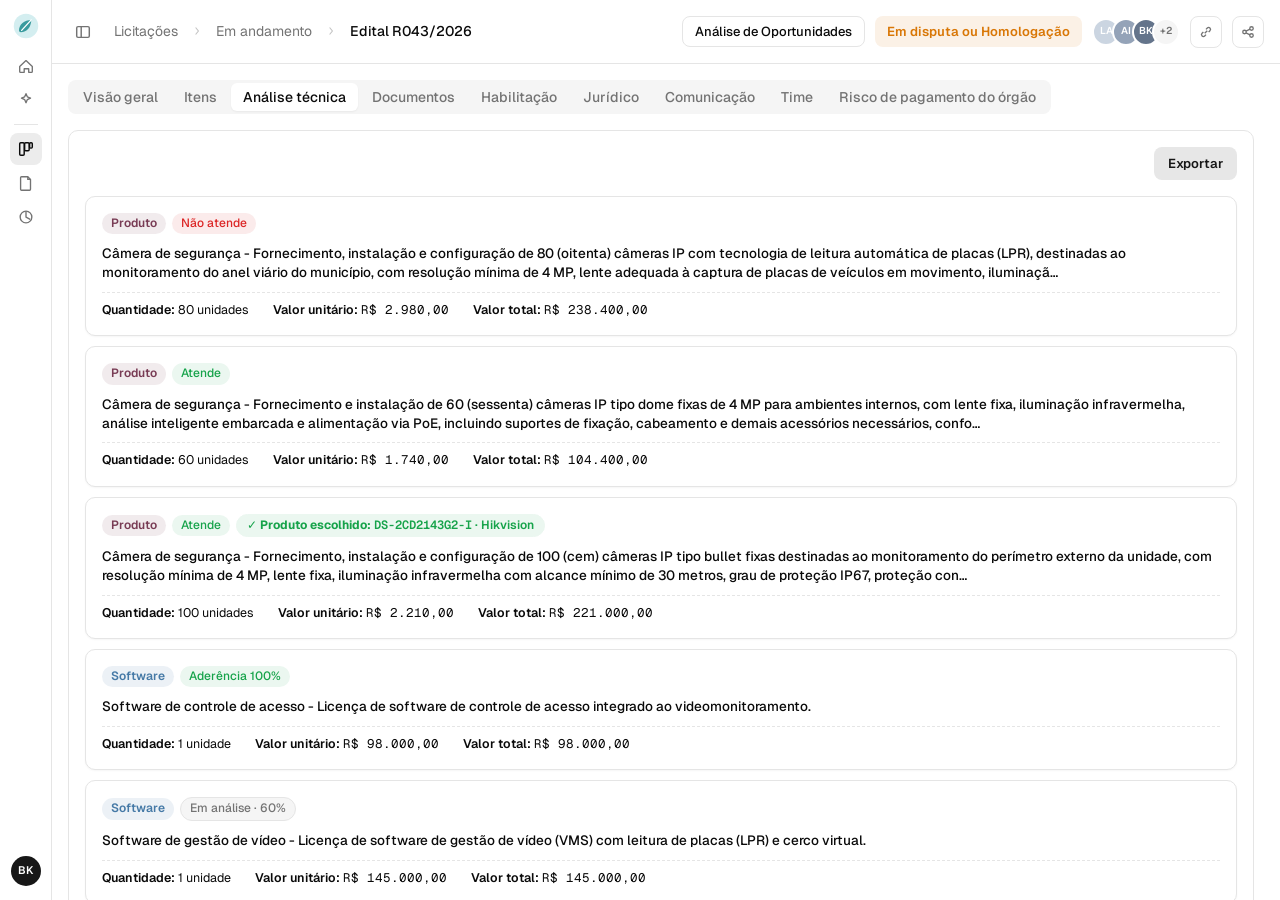
==== index.html @ 3a331abe "Readiciona item de Servico (mecanica checklist): 'Instalacao e configuracao do sistema de CFTV' com " ====
<!doctype html>
<html lang="pt-BR" data-preview="analise-tecnica">
<head>
  <meta charset="utf-8" />
  <meta name="viewport" content="width=device-width,initial-scale=1" />
  <title>Análise técnica</title>
  <link rel="preconnect" href="https://fonts.googleapis.com" />
  <link rel="preconnect" href="https://fonts.gstatic.com" crossorigin />
  <link href="https://fonts.googleapis.com/css2?family=Geist:wght@400;500;600;700&family=Geist+Mono:wght@500;600&display=swap" rel="stylesheet" />
  <link rel="stylesheet" href="styles.css?v=139" />
</head>
<body>
  <!-- Sidebar -->
  <aside class="sidebar" aria-label="Sidebar">
    <div class="logo" aria-hidden="true">
      <svg viewBox="0 0 32 32" width="28" height="28"><circle cx="16" cy="16" r="14" fill="#D4EEF0"/><path d="M22 9 C 14 9 8 14 8 21 C 8 22 9 23 10 23 C 17 23 22 17 22 9 Z" fill="#3A9B9E"/><path d="M22 9 L 11 21" stroke="#FFFFFF" stroke-width="1.5" stroke-linecap="round" fill="none"/></svg>
    </div>
    <nav class="sb-nav">
      <button class="sb-btn" title="Início"><svg viewBox="0 0 20 20" width="18" height="18" fill="none" stroke="currentColor" stroke-width="1.5"><path d="M3 10.5 10 4l7 6.5V16a1 1 0 0 1-1 1h-3v-4H8v4H4a1 1 0 0 1-1-1z" stroke-linejoin="round"/></svg></button>
      <button class="sb-btn" title="Assistente"><svg viewBox="0 0 20 20" width="18" height="18" fill="none" stroke="currentColor" stroke-width="1.5"><path d="M10 3l1.5 3.5L15 8l-3.5 1.5L10 13l-1.5-3.5L5 8l3.5-1.5z" stroke-linejoin="round"/></svg></button>
      <div class="sb-divider"></div>
      <button class="sb-btn sb-active" title="Licitações" aria-current="page"><svg viewBox="0 0 20 20" width="18" height="18" fill="none" stroke="currentColor" stroke-width="1.6"><rect x="3" y="3" width="5" height="14" rx="1.2"/><rect x="8.5" y="3" width="5" height="9" rx="1.2"/><rect x="14" y="3" width="3" height="6" rx="1.2"/></svg></button>
      <button class="sb-btn" title="Editais"><svg viewBox="0 0 20 20" width="18" height="18" fill="none" stroke="currentColor" stroke-width="1.5"><path d="M5 3h7l3 3v11a1 1 0 0 1-1 1H5a1 1 0 0 1-1-1V4a1 1 0 0 1 1-1z" stroke-linejoin="round"/><path d="M12 3v3h3"/></svg></button>
      <button class="sb-btn" title="Análises"><svg viewBox="0 0 20 20" width="18" height="18" fill="none" stroke="currentColor" stroke-width="1.5"><circle cx="10" cy="10" r="6.5"/><path d="M10 3.5V10l4.6 2.6"/></svg></button>
    </nav>
    <div class="sb-bottom"><div class="avatar">BK</div></div>
  </aside>

  <!-- Navbar -->
  <header class="navbar">
    <button class="nb-icon" title="Recolher"><svg viewBox="0 0 20 20" width="18" height="18" fill="none" stroke="currentColor" stroke-width="1.6"><rect x="3" y="4" width="14" height="12" rx="1.5"/><path d="M8 4v12"/></svg></button>
    <nav class="crumbs">
      <span class="crumb">Licitações</span><span class="crumb-sep"><svg viewBox="0 0 20 20" width="14" height="14" fill="none" stroke="currentColor" stroke-width="1.6"><path d="M8 5l4 5-4 5"/></svg></span>
      <span class="crumb">Em andamento</span><span class="crumb-sep"><svg viewBox="0 0 20 20" width="14" height="14" fill="none" stroke="currentColor" stroke-width="1.6"><path d="M8 5l4 5-4 5"/></svg></span>
      <span class="crumb crumb-current" id="crumbId">Edital R043/2026</span>
    </nav>
    <div class="nb-spacer"></div>
    <button class="nb-pill">Análise de Oportunidades</button>
    <button class="nb-status">Em disputa ou Homologação</button>
    <div class="nb-avatars"><span class="nb-av">LA</span><span class="nb-av" style="background:#94A3B8">AI</span><span class="nb-av" style="background:#64748B">BK</span><span class="nb-av more">+2</span></div>
    <button class="nb-iconbtn" title="Copiar link"><svg viewBox="0 0 16 16" width="14" height="14" fill="none" stroke="currentColor" stroke-width="1.5"><path d="M6.5 9.5l3-3M5 8L3.5 9.5a2.1 2.1 0 0 0 3 3L8 11M11 8l1.5-1.5a2.1 2.1 0 0 0-3-3L8 5"/></svg></button>
    <button class="nb-iconbtn" title="Compartilhar"><svg viewBox="0 0 16 16" width="14" height="14" fill="none" stroke="currentColor" stroke-width="1.5"><circle cx="12" cy="4" r="2"/><circle cx="4" cy="8" r="2"/><circle cx="12" cy="12" r="2"/><path d="M5.7 7l4.6-2.2M5.7 9l4.6 2.2"/></svg></button>
  </header>

  <main class="page" id="page">
    <div class="page-inner">
      <!-- Abas do workspace -->
      <div class="tabs-row">
        <div class="seg" role="tablist">
          <button class="seg-tab">Visão geral</button><button class="seg-tab">Itens</button>
          <button class="seg-tab active">Análise técnica</button><button class="seg-tab">Documentos</button>
          <button class="seg-tab">Habilitação</button><button class="seg-tab">Jurídico</button>
          <button class="seg-tab">Comunicação</button><button class="seg-tab">Time</button>
          <button class="seg-tab">Risco de pagamento do órgão</button>
        </div>
      </div>

      <div class="module">
        <!-- Resumo do edital (stats) -->
        <div class="stats" id="stats"></div>

        <!-- Ações da lista -->
        <div class="filter-row">
          <button class="btn" id="btnExportList">Exportar</button>
        </div>

        <!-- Grid de cards de itens -->
        <div class="card-grid" id="cardGrid"></div>
      </div>
    </div>
  </main>

  <!-- Overlay tela cheia: Tabela do item -->
  <div class="table-overlay" id="tableOverlay" hidden>
    <header class="to-head">
      <div class="to-title" id="toTitle">Tabela</div>
      <div class="to-actions">
        <div class="to-nav" id="toNav"></div>
        <div class="to-edit-controls" id="toEditCtrls"></div>
        <button class="nb-iconbtn" id="toShare" aria-label="Compartilhar"><svg viewBox="0 0 16 16" width="15" height="15" fill="none" stroke="currentColor" stroke-width="1.5"><circle cx="12" cy="4" r="2"/><circle cx="4" cy="8" r="2"/><circle cx="12" cy="12" r="2"/><path d="M5.7 7l4.6-2.2M5.7 9l4.6 2.2"/></svg></button>
        <button class="nb-iconbtn" id="toImport" aria-label="Importar" data-tip="Importar (planilha ou modelo)" hidden><svg viewBox="0 0 16 16" width="15" height="15" fill="none" stroke="currentColor" stroke-width="1.5"><path d="M8 11V3M5 6l3-3 3 3M3 13h10"/></svg></button>
        <button class="nb-iconbtn" id="toExport" aria-label="Baixar"><svg viewBox="0 0 16 16" width="15" height="15" fill="none" stroke="currentColor" stroke-width="1.5"><path d="M8 3v8M5 8l3 3 3-3M3 13h10"/></svg></button>
        <button class="nb-iconbtn" id="toClose" aria-label="Fechar"><svg viewBox="0 0 20 20" width="15" height="15" fill="none" stroke="currentColor" stroke-width="1.8" stroke-linecap="round"><path d="M5 5l10 10M15 5L5 15"/></svg></button>
      </div>
    </header>
    <div class="to-summary" id="toSummary"></div>
    <div class="to-body" id="toBody"></div>
  </div>

  <!-- Drawer origem -->
  <div class="drawer-overlay" id="drawerOverlay" hidden></div>
  <aside class="drawer" id="drawer" hidden aria-label="Origem da extração">
    <div class="drawer-head"><h3 id="drawerHead">Origem da extração</h3><button class="drawer-close" id="drawerClose" aria-label="Fechar"><svg viewBox="0 0 20 20" width="15" height="15" fill="none" stroke="currentColor" stroke-width="1.8" stroke-linecap="round"><path d="M5 5l10 10M15 5L5 15"/></svg></button></div>
    <div class="drawer-body" id="drawerBody"></div>
  </aside>

  <div class="status-menu" id="statusMenu" hidden></div>
  <div class="kebab-menu" id="kebabMenu" hidden></div>
  <div class="status-menu" id="catMenu" hidden></div>

  <!-- Barra lateral de edição das exigências -->
  <div class="edit-overlay" id="editOverlay" hidden></div>
  <aside class="edit-drawer" id="editDrawer" hidden aria-label="Editar exigências do edital">
    <header class="ed-head">
      <h3>Editar informações</h3>
      <button class="drawer-close" id="editClose" aria-label="Fechar"><svg viewBox="0 0 20 20" width="15" height="15" fill="none" stroke="currentColor" stroke-width="1.8" stroke-linecap="round"><path d="M5 5l10 10M15 5L5 15"/></svg></button>
    </header>
    <div class="ed-body" id="editBody"></div>
    <footer class="ed-foot">
      <button class="ed-btn primary" id="editSave">Salvar</button>
      <button class="ed-btn ghost" id="editCancel">Cancelar</button>
    </footer>
  </aside>

  <div class="toast" id="toast"></div>

  <!-- Adicionar requisito do edital (catálogo) -->
  <div class="add-overlay" id="addOverlay" hidden></div>
  <div class="add-modal" id="addModal" hidden>
    <header class="am-head">
      <div><h3>Adicionar requisito do edital</h3><p>Escolha uma especificação do catálogo e localize o trecho no edital.</p></div>
      <button class="am-x" id="amClose" aria-label="Fechar"><svg viewBox="0 0 20 20" width="15" height="15" fill="none" stroke="currentColor" stroke-width="1.8" stroke-linecap="round"><path d="M5 5l10 10M15 5L5 15"/></svg></button>
    </header>
    <div class="am-body">
      <div class="am-step">
        <div class="am-label"><span class="am-num-badge">1</span> Qual requisito o edital exige?</div>
        <input id="amSearch" class="am-search" placeholder="Buscar no catálogo de especificações..." autocomplete="off">
        <div class="am-catalog" id="amCatalog"></div>
        <div class="am-notfound" id="amNotfound" hidden>Não encontramos "<b><span id="amTerm"></span></b>" no catálogo. Sem estar no catálogo, o sistema não consegue comparar. <button class="am-link" id="amRequest">Solicitar inclusão no catálogo</button></div>
      </div>
      <div class="am-step" id="amStep2" hidden>
        <div class="am-label"><span class="am-num-badge">2</span> Onde isso aparece no edital?</div>
        <div class="am-doc-hint" id="amDocHint"></div>
        <div class="am-doc" id="amDoc"></div>
        <div class="am-sel" id="amSel" hidden><b>Trecho selecionado:</b> <span id="amSelText"></span></div>
      </div>
      <div class="am-step" id="amStep3" hidden>
        <div class="am-label"><span class="am-num-badge">3</span> Valor exigido pelo edital</div>
        <div id="amValue"></div>
      </div>
    </div>
    <footer class="am-foot">
      <button class="btn" id="amCancel">Cancelar</button>
      <button class="btn primary" id="amAdd" disabled>Adicionar requisito</button>
    </footer>
  </div>

  <!-- Alerta: edição direta na célula (1ª vez) -->
  <div class="warn-overlay" id="warnOverlay" hidden></div>
  <div class="warn-modal" id="warnModal" hidden>
    <h3>Confirmar edição?</h3>
    <p>Editar o <b>valor requerido</b> recalcula a análise de compatibilidade dos produtos para este requisito. Você também pode editar em lote pelo botão <b>Editar</b> da seção. Não perguntaremos de novo.</p>
    <div class="warn-actions"><button class="btn" id="warnCancel">Cancelar</button><button class="btn primary" id="warnOk">Confirmar e recalcular</button></div>
  </div>

  <!-- Confirmar troca de categoria (reprocessa requisitos) -->
  <div class="warn-overlay" id="catConfirmOverlay" hidden></div>
  <div class="warn-modal" id="catConfirmModal" hidden>
    <h3>Trocar a categoria?</h3>
    <p>Ao trocar para <b id="catConfirmName">…</b>, vamos <b>analisar esta seção de novo</b> usando o catálogo dessa categoria. Os requisitos e o resultado (o que você atende e o que não atende) podem mudar.</p>
    <div class="warn-actions"><button class="btn" id="catConfirmCancel">Cancelar</button><button class="btn primary" id="catConfirmOk">Reprocessar requisitos</button></div>
  </div>

  <!-- (Tour guiado / chat "Tire suas dúvidas" removidos por ora; tour segue via deep-link ?tour=) -->
  <div class="tour-layer" id="tourLayer" hidden>
    <div class="tour-hi" id="tourHi"></div>
    <div class="tour-pop" id="tourPop">
      <div class="tour-top"><span class="tour-step" id="tourStepLbl"></span><button class="tour-x" id="tourSkip" data-tip="Encerrar o tour" aria-label="Encerrar"><svg viewBox="0 0 16 16" width="13" height="13" fill="none" stroke="currentColor" stroke-width="1.8" stroke-linecap="round"><path d="M4 4l8 8M12 4l-8 8"/></svg></button></div>
      <div class="tour-title" id="tourTitle"></div>
      <div class="tour-text" id="tourText"></div>
      <div class="tour-actions"><button class="tour-btn ghost" id="tourPrev">Anterior</button><button class="tour-btn primary" id="tourNext">Próximo</button></div>
    </div>
  </div>

  <script src="data.js?v=32"></script>
  <script src="app.js?v=199"></script>
</body>
</html>
---- styles.css ----
/* ============================================================
   Settle · Análise Técnica — design system espelhando o Figma "Platform"
   Geist + tokens shadcn/tailwind, marca teal #3A9B9E
   ============================================================ */
:root {
  /* base */
  --background: #FFFFFF;
  --foreground: #0A0A0A;
  --card: #FFFFFF;
  --card-foreground: #0A0A0A;
  --primary: #171717;
  --primary-foreground: #FAFAFA;
  --secondary: #F5F5F5;
  --secondary-foreground: #171717;
  --muted: #F5F5F5;
  --muted-foreground: #737373;
  --border: #E5E5E5;
  --border-strong: #D4D4D4;
  --input: #E5E5E5;
  /* semantic */
  --success: #16A34A;     --success-bg: #EBF7F0;
  --warning: #D97706;     --warning-bg: #FBF1E6;
  --destructive: #DC2626; --destructive-bg: #FBEBEB;
  /* marca */
  --brand: #3A9B9E;       --brand-600: #2A787B; --brand-100: #D4EEF0;
  /* raios */
  --r-sm: 4px; --r-md: 6px; --r-field: 8px; --r-box: 10px; --r-full: 9999px;
  /* sombra */
  --shadow-xs: 0 1px 2px rgba(0,0,0,.05);
  /* layout */
  --sidebar-w: 52px;
  --navbar-h: 64px;
  --mono: 'Geist Mono', ui-monospace, SFMono-Regular, Menlo, monospace;
}

* { box-sizing: border-box; }
[hidden] { display: none !important; }
html, body {
  margin: 0; height: 100%;
  background: var(--background); color: var(--foreground);
  font-family: 'Geist', system-ui, -apple-system, "Segoe UI", Roboto, sans-serif;
  font-size: 14px; line-height: 1.45;
  -webkit-font-smoothing: antialiased;
}
button { font-family: inherit; cursor: pointer; }
::-webkit-scrollbar { width: 10px; height: 10px; }
::-webkit-scrollbar-thumb { background: #D4D4D4; border-radius: 6px; border: 2px solid #fff; }

/* ---------- Sidebar 52px ---------- */
.sidebar {
  position: fixed; inset: 0 auto 0 0; width: var(--sidebar-w);
  background: #FFF; border-right: 1px solid var(--border);
  display: flex; flex-direction: column; align-items: center; padding: 10px 0; z-index: 6;
}
.logo { width: 32px; height: 32px; display: grid; place-items: center; margin-bottom: 8px; }
.sb-nav { display: flex; flex-direction: column; align-items: center; gap: 2px; flex: 1; width: 100%; }
.sb-btn { width: 32px; height: 32px; border-radius: var(--r-field); border: 0; background: transparent; color: var(--muted-foreground); display: grid; place-items: center; }
.sb-btn:hover { background: var(--muted); color: var(--foreground); }
.sb-btn.sb-active { background: #ECECEC; color: var(--foreground); }
.sb-divider { width: 24px; height: 1px; background: var(--border); margin: 6px 0; }
.sb-bottom { padding-bottom: 4px; }
.avatar { width: 30px; height: 30px; border-radius: var(--r-full); background: var(--primary); color: #fff; font-size: 11px; font-weight: 600; display: grid; place-items: center; }

/* ---------- Navbar 64px ---------- */
.navbar {
  position: fixed; top: 0; left: var(--sidebar-w); right: 0; height: var(--navbar-h);
  background: #FFF; border-bottom: 1px solid var(--border);
  display: flex; align-items: center; gap: 10px; padding: 0 16px; z-index: 5;
}
.nb-icon { width: 30px; height: 30px; border: 0; background: transparent; border-radius: var(--r-md); color: var(--muted-foreground); display: grid; place-items: center; flex-shrink: 0; }
.nb-icon:hover { background: var(--muted); color: var(--foreground); }
.crumbs { display: flex; align-items: center; gap: 6px; font-size: 14px; color: var(--muted-foreground); min-width: 0; }
.crumb { padding: 3px 6px; border-radius: var(--r-sm); white-space: nowrap; }
.crumb:hover { background: var(--muted); cursor: pointer; }
.crumb-current { color: var(--foreground); font-weight: 500; }
.crumb-sep { color: #C4C4C4; display: inline-grid; place-items: center; }
.nb-spacer { flex: 1; }
.nb-pill { border: 1px solid var(--border); background: #FFF; border-radius: var(--r-field); padding: 6px 12px; font-size: 13px; font-weight: 500; color: var(--foreground); }
.nb-pill:hover { background: var(--muted); }
.nb-status { border: 0; border-radius: var(--r-field); padding: 7px 12px; font-size: 13px; font-weight: 600; color: var(--warning); background: var(--warning-bg); }
.nb-avatars { display: flex; align-items: center; }
.nb-av { width: 28px; height: 28px; border-radius: var(--r-full); border: 2px solid #fff; margin-left: -8px; background: #CBD5E1; color: #fff; font-size: 10px; font-weight: 600; display: grid; place-items: center; }
.nb-av:first-child { margin-left: 0; }
.nb-av.more { background: var(--muted); color: var(--muted-foreground); }
.nb-iconbtn { width: 32px; height: 32px; border: 1px solid var(--border); background: #FFF; border-radius: var(--r-field); color: var(--muted-foreground); display: grid; place-items: center; }
.nb-iconbtn:hover { background: var(--muted); color: var(--foreground); }

/* ---------- Página ---------- */
.page { position: fixed; top: var(--navbar-h); left: var(--sidebar-w); right: 0; bottom: 0; overflow-y: auto; scrollbar-gutter: stable; background: var(--background); }
.page-inner { padding: 16px; max-width: 1440px; margin: 0 auto; }

/* ---------- Segmented (pílula) ---------- */
.seg { display: inline-flex; background: var(--secondary); border-radius: var(--r-field); padding: 3px; gap: 2px; }
.seg-tab { border: 0; background: transparent; color: var(--muted-foreground); font-size: 14px; font-weight: 500; padding: 5px 12px; border-radius: var(--r-md); white-space: nowrap; display: inline-flex; align-items: center; gap: 6px; }
.seg-tab:hover { color: var(--foreground); }
.seg-tab.active { background: #FFF; color: var(--foreground); box-shadow: var(--shadow-xs); }
.seg-sm .seg-tab { font-size: 13px; padding: 4px 10px; }

/* fileira de abas do workspace */
.tabs-row { margin-bottom: 16px; }
.seg-tab .dot-sw, .seg-tab .dot-pr, .seg-tab .dot-sv { width: 7px; height: 7px; border-radius: 999px; display: inline-block; margin-right: 6px; }
.dot-sw { background: var(--warning); } .dot-pr { background: var(--brand); } .dot-sv { background: var(--success); } .dot-sol { background: #7C3AED; }

/* tipo chip */
.badge.tipo-produto { background: var(--brand-100); color: var(--brand-600); }
.badge.tipo-servico { background: var(--warning-bg); color: var(--warning); }
.badge.tipo-software { background: var(--muted); color: var(--secondary-foreground); }
.badge.tipo-solucao { background: #EFE7FD; color: #6D28D9; }

/* resumo do TR + seções no overlay */
.to-resumo { padding: 14px 20px; border-bottom: 1px solid var(--border); background: var(--bg-soft); }
.rs-label { font-size: 11px; font-weight: 700; text-transform: uppercase; letter-spacing: .4px; color: var(--brand-600); margin-bottom: 4px; }
.to-resumo p { margin: 0; font-size: 13px; color: var(--foreground); line-height: 1.55; max-width: 960px; }
/* seções colapsáveis no topo do overlay (Figma 8732-22531) */
.to-collapsibles { padding: 16px 16px 0; display: flex; flex-direction: column; gap: 16px; }
.cps { border: 1px solid var(--border); border-radius: var(--r-box); background: #FFF; }
/* no sheet de editar os cards ficam empilhados sem container flex, então precisam de espaço próprio */
#editBody .cps, #editBody .desc-block { margin-bottom: 12px; }
#editBody .desc-block:first-of-type { margin-top: 4px; }
.cps > summary { cursor: pointer; list-style: none; display: flex; align-items: center; gap: 12px; padding: 16px; min-height: 52px; box-sizing: border-box; font-size: 14px; font-weight: 600; color: var(--foreground); }
.cps > summary::-webkit-details-marker { display: none; }
.cps .caret-svg { color: var(--muted-foreground); transition: transform .15s; flex-shrink: 0; }
.cps:not([open]) > summary .caret-svg { transform: rotate(180deg); }
.cps-title { flex: 1; }
.cps-cnt { font-size: 12px; font-weight: 600; color: var(--muted-foreground); background: var(--muted); border-radius: var(--r-full); padding: 1px 9px; }
.cps-body { padding: 0 16px 16px; }
.cps-desc { margin: 0 0 8px; font-size: 13px; color: var(--foreground); line-height: 1.55; max-width: 980px; }
.cps-desc:last-child { margin-bottom: 0; }
.cps-body .ex-note { font-size: 12px; color: var(--muted-foreground); margin-bottom: 10px; }
.cps-body .tag-list { display: flex; flex-wrap: wrap; gap: 6px; padding: 0; }
.cps-body .tag-item { font-size: 12px; color: var(--foreground); background: var(--muted); border: 1px solid var(--border); border-radius: var(--r-md); padding: 3px 9px; }
.section-head { display: flex; align-items: center; gap: 10px; padding: 18px 20px 4px; font-size: 14px; font-weight: 600; }
/* cabeçalho de cada componente do item (composição) */
/* seções do item misto = accordion em card (mesmo visual do collapse .cps) */
.to-sections { padding: 16px 16px 16px; display: flex; flex-direction: column; gap: 16px; }
.comp-acc, .comp-card { border: 1px solid var(--border); border-radius: var(--r-box); background: #FFF; }
.comp-head { display: flex; align-items: center; gap: 12px; padding: 16px; min-height: 52px; box-sizing: border-box; cursor: pointer; list-style: none; user-select: none; flex-shrink: 0; }
.comp-head::-webkit-details-marker { display: none; }
.comp-acc[open] > .comp-head { border-bottom: 1px solid var(--border); }
.comp-head .caret-svg { color: var(--muted-foreground); transition: transform .15s; flex-shrink: 0; }
.comp-acc:not([open]) > .comp-head .caret-svg { transform: rotate(180deg); }
.comp-dot { display: grid; place-items: center; width: 22px; height: 22px; border-radius: var(--r-full); flex-shrink: 0; }
.comp-dot svg { width: 14px; height: 14px; }
.comp-dot.ok { color: var(--success); background: var(--success-bg); }
.comp-dot.no { color: var(--destructive); background: var(--destructive-bg); }
.comp-rotulo { font-size: 15px; font-weight: 600; color: var(--foreground); }
.comp-cat { display: inline-flex; align-items: center; gap: 6px; font-size: 15px; font-weight: 600; color: var(--foreground); background: var(--muted); border: 1px solid var(--border); border-radius: var(--r-md); padding: 4px 10px; cursor: pointer; }
.comp-cat:hover { border-color: var(--border-strong); }
.comp-cat .caret-sm { color: var(--muted-foreground); flex-shrink: 0; }
.comp-sum { margin-left: auto; font-size: 12.5px; color: var(--muted-foreground); white-space: nowrap; overflow: hidden; text-overflow: ellipsis; }
.comp-edit { display: inline-flex; align-items: center; gap: 6px; flex-shrink: 0; border: 1px solid var(--brand); background: var(--brand); color: #FFF; border-radius: var(--r-field); padding: 6px 12px; font-size: 12.5px; font-weight: 600; cursor: pointer; }
.comp-edit:hover { background: var(--brand-600); border-color: var(--brand-600); }
.comp-spacer { margin-left: auto; }
.comp-concluir { display: inline-flex; align-items: center; gap: 6px; flex-shrink: 0; border: 1px solid var(--brand); background: var(--brand); color: #FFF; border-radius: var(--r-field); padding: 6px 12px; font-size: 12.5px; font-weight: 600; cursor: pointer; }
.comp-concluir:hover { background: var(--brand-600); border-color: var(--brand-600); }
.comp-edit svg { width: 13px; height: 13px; }
.comp-kebab { display: inline-grid; place-items: center; flex-shrink: 0; width: 30px; height: 30px; border: 1px solid var(--border); background: #FFF; color: var(--muted-foreground); border-radius: var(--r-field); cursor: pointer; padding: 0; }
.comp-kebab:hover { background: var(--muted); color: var(--foreground); border-color: #D4D4D4; }
.comp-kebab svg { width: 15px; height: 15px; }
.comp-sum b { color: var(--foreground); font-weight: 600; }
.comp-acc-body { padding: 16px; }
/* altura da tabela é dimensionada por JS (sizeMatrixHeight) para preencher o viewport */
.to-body .comp-acc-body .table-wrap { overflow: auto; border: 0; border-radius: 0; }
.comp-acc-body .dt-wrap { border: 0; border-radius: 0; overflow: auto; }
.comp-acc-body .add-req { border-top: 0; padding-top: 12px; }
.mech-host { position: relative; }
.clickable-badge { border: 0; cursor: pointer; font-family: inherit; }
.clickable-badge:hover { filter: brightness(.96); box-shadow: 0 0 0 3px rgba(0,0,0,.04); }
.cl-caret { margin-left: 3px; opacity: .6; font-size: 9px; line-height: 1; }
/* dropdown de status */
.status-menu { position: fixed; z-index: 70; background: #FFF; border: 1px solid var(--border); border-radius: var(--r-field); box-shadow: 0 8px 28px rgba(0,0,0,.16); padding: 4px; min-width: 190px; }
.status-menu[hidden] { display: none; }
.sm-item { display: flex; align-items: center; justify-content: space-between; gap: 10px; width: 100%; border: 0; background: transparent; border-radius: var(--r-md); padding: 6px 8px; cursor: pointer; text-align: left; }
.sm-item:hover { background: var(--muted); }
.sm-item.sel { background: var(--muted); }
.kebab-menu { position: fixed; z-index: 70; background: #FFF; border: 1px solid var(--border); border-radius: var(--r-field); box-shadow: 0 8px 28px rgba(0,0,0,.16); padding: 4px; min-width: 160px; }
.kebab-menu[hidden] { display: none; }
.km-item { display: flex; align-items: center; gap: 8px; width: 100%; border: 0; background: transparent; border-radius: var(--r-md); padding: 7px 9px; cursor: pointer; text-align: left; font-size: 13px; color: var(--foreground); }
.km-item:hover { background: var(--muted); }
.sm-check { color: var(--brand-600); font-weight: 700; }
.dt-foot { cursor: pointer; }
.dt-foot:hover { background: var(--muted); }
.dt .c-just { white-space: normal; }

/* ---------- Filtros + ações ---------- */
.filter-row { display: flex; align-items: center; justify-content: space-between; gap: 12px; margin-bottom: 16px; flex-wrap: wrap; }
#btnExportList { margin-left: auto; background: rgba(23, 23, 23, .1); color: #171717; border: 0; }
#btnExportList:hover { background: rgba(23, 23, 23, .16); }
.filter-actions { display: inline-flex; align-items: center; gap: 2px; background: var(--secondary); border-radius: var(--r-field); padding: 3px; }

/* ---------- Grid de cards de itens ---------- */
.card-grid { display: flex; flex-direction: column; gap: 10px; }
.item-card {
  border: 1px solid var(--border); border-radius: var(--r-box); background: var(--card);
  padding: 16px; cursor: pointer; transition: box-shadow .15s, border-color .15s, transform .15s;
  display: flex; flex-direction: column; gap: 10px; box-shadow: 0 1px 2px rgba(0,0,0,.04);
}
.item-card:hover { border-color: #D4D4D4; box-shadow: 0 6px 20px rgba(0,0,0,.10); transform: translateY(-2px); }
.ic-badges { display: flex; align-items: center; gap: 6px; flex-wrap: wrap; }
.ic-num { display: inline-flex; align-items: center; font-size: 11px; font-weight: 700; color: var(--muted-foreground); letter-spacing: .3px; text-transform: uppercase; background: var(--muted); border: 1px solid var(--border); border-radius: var(--r-full); padding: 2px 9px; }
.badge.seg { background: #0A0A0A; color: #FFFFFF; border: 0; font-weight: 600; }
/* badges de tipo do card: cor do texto = cor cheia, fundo = mesma cor a 10% */
.badge.seg.seg-prod { background: rgba(120, 59, 84, .1); color: #783B54; }
.badge.seg.seg-sw { background: rgba(69, 121, 166, .1); color: #4579A6; }
.badge.seg.seg-serv { background: rgba(107, 91, 149, .1); color: #6B5B95; }
.ic-meta { font-size: 13px; }
.ic-meta b { font-weight: 600; }
.ic-vals { font-size: 12.5px; color: var(--foreground); margin-top: auto; padding-top: 8px; border-top: 1px dashed var(--border); }
.ic-vals b { font-weight: 600; }
.ic-vals .mut { color: var(--muted-foreground); }
/* texto do card quebra livremente; a truncagem é por caractere (300) no JS, com reticência */
.ic-desc { font-size: 13.5px; font-weight: 500; color: var(--foreground); line-height: 1.4; }
/* lista (1 coluna): metadados numa linha só */
.ic-metaline { display: flex; flex-wrap: wrap; align-items: center; gap: 6px 24px; font-size: 12.5px; color: var(--foreground); padding-top: 8px; border-top: 1px dashed var(--border); }
.ic-metaline b { font-weight: 600; }
.ic-metaline .mono { font-family: var(--mono); }
/* "Melhor produto" / "Produto escolhido" / "Pendências" são badges (chip), agrupadas com as demais no topo */
.ic-reco-inline.prod, .ic-reco-inline.chosen, .ic-reco-inline.pend { display: inline-block; border-radius: var(--r-full); padding: 2px 10px; font-size: 12px; font-weight: 500; }
.ic-reco-inline.prod, .ic-reco-inline.pend { background: var(--muted); border: 1px solid var(--border); color: var(--foreground); }
.ic-reco-inline.chosen { color: var(--success); font-weight: 600; background: var(--success-bg); border: 1px solid var(--success-bg); }
.ic-reco-inline.chosen b { color: var(--success); }
.ic-divider { height: 1px; background: var(--border); margin: 2px 0; }
.ic-line { font-size: 12.5px; color: var(--foreground); }
.ic-line b { font-weight: 600; }
.ic-reco { font-size: 12.5px; color: var(--muted-foreground); line-height: 1.45; margin-top: auto; padding-top: 10px; border-top: 1px solid var(--border); display: -webkit-box; -webkit-line-clamp: 2; -webkit-box-orient: vertical; overflow: hidden; }
.ic-reco b { font-weight: 600; color: var(--foreground); }
.ic-reco.bad { color: var(--destructive); }
.ic-reco.bad b { color: var(--destructive); }
.ic-answer { display: flex; align-items: center; gap: 6px; font-size: 13px; font-weight: 600; color: var(--brand-600); margin-top: auto; padding-top: 8px; border-top: 1px dashed var(--border); }
.ic-answer .star { color: var(--success); }
.ic-best { display: flex; align-items: center; gap: 6px; font-size: 12px; font-weight: 600; color: var(--brand-600); margin-top: auto; padding-top: 6px; border-top: 1px dashed var(--border); }
.ic-best .star { color: var(--success); }
.ic-best .dv { color: var(--muted-foreground); font-weight: 500; }
.ic-best .dv b { color: var(--destructive); }

/* ---------- Overlay tela cheia "Tabela" ---------- */
.table-overlay { position: fixed; inset: 0; background: #FFF; z-index: 25; display: flex; flex-direction: column; }
.table-overlay[hidden] { display: none; }
/* efeito de abrir/fechar o sheet: desliza da direita para a esquerda */
@keyframes toIn { from { transform: translateX(100%); } to { transform: translateX(0); } }
@keyframes toOut { from { transform: translateX(0); } to { transform: translateX(100%); } }
.table-overlay:not([hidden]):not(.closing) { animation: toIn .26s cubic-bezier(.2,.7,.3,1); box-shadow: -12px 0 32px rgba(0,0,0,.12); }
.table-overlay.closing { animation: toOut .2s cubic-bezier(.4,0,.7,.3) forwards; box-shadow: -12px 0 32px rgba(0,0,0,.12); }
.to-head { height: 64px; flex-shrink: 0; border-bottom: 1px solid var(--border); display: flex; align-items: center; justify-content: space-between; padding: 0 20px; background: var(--background); position: relative; z-index: 10; }
.to-title { font-size: 16px; font-weight: 600; }
.to-actions { display: flex; align-items: center; gap: 8px; }
/* navegação Anterior/Próximo entre itens */
.to-nav { display: flex; align-items: center; gap: 4px; margin-right: 6px; }
.to-nav:empty { display: none; }
.to-navbtn { width: 30px; height: 30px; border: 1px solid var(--border); background: #FFF; border-radius: var(--r-field); color: var(--foreground); display: grid; place-items: center; cursor: pointer; padding: 0; }
.to-navbtn:hover:not(:disabled) { background: var(--muted); }
.to-navbtn:disabled { color: #C4C4C4; cursor: default; }
.to-navcount { font-size: 12.5px; color: var(--muted-foreground); font-variant-numeric: tabular-nums; padding: 0 4px; white-space: nowrap; }
/* resumo do item + produto escolhido */
.to-summary { flex-shrink: 0; padding: 12px 20px; border-bottom: 1px solid var(--border); display: flex; align-items: center; justify-content: space-between; gap: 14px; flex-wrap: wrap; background: var(--bg-soft); overflow: hidden; max-height: 120px; transition: max-height .24s ease, padding-top .24s ease, padding-bottom .24s ease, opacity .18s ease, border-bottom-color .24s ease; }
.to-summary:empty { display: none; }
.to-summary.is-hidden { max-height: 0; padding-top: 0; padding-bottom: 0; opacity: 0; border-bottom-color: transparent; }
.ts-metas { display: flex; flex-wrap: wrap; gap: 6px 20px; font-size: 12.5px; color: var(--foreground); }
.ts-metas b { font-weight: 600; }
.ts-field { display: inline-flex; align-items: center; gap: 6px; position: relative; }
/* valor editável = chip com borda (estilo Câmera (hardware), sem caret); prefixo fixo dentro */
.ts-chip { display: inline-flex; align-items: center; gap: 5px; font: inherit; color: var(--foreground); background: var(--muted); border: 1px solid var(--border); border-radius: var(--r-md); padding: 3px 9px; cursor: pointer; }
.ts-chip:hover { border-color: var(--border-strong); }
/* icon-pill flutuante FIXO (tooltip de ações): não ocupa espaço, não é cortado por overflow, reposiciona por JS */
.action-pill { position: fixed; z-index: 90; display: inline-flex; align-items: center; background: #EFEFEE; border: 1px solid var(--border-strong); border-radius: var(--r-md); overflow: hidden; box-shadow: 0 4px 14px rgba(0,0,0,.16); }
.action-pill[hidden] { display: none; }
.pill-btn { width: 26px; height: 26px; display: grid; place-items: center; border: 0; background: transparent; color: var(--muted-foreground); cursor: pointer; padding: 0; }
.pill-btn + .pill-btn { border-left: 1px solid var(--border-strong); }
.pill-btn:hover { background: #E4E4E2; color: var(--brand-600); }
.pill-btn svg { width: 13px; height: 13px; }
/* badge não editável (Valor total): mesmo design, sem interação/hover */
.ts-chip-static { cursor: default; }
/* badge "no edital não analisados" com botão + para adicionar à comparação */
.na-tag { display: inline-flex; align-items: center; gap: 4px; padding-right: 3px; }
/* badge "+" (não exigida): o BOTÃO é o badge inteiro, então a área de toque é tudo */
button.tag-item { font-family: inherit; line-height: 1.4; cursor: pointer; }
button.tag-item.diff-tag { color: var(--foreground); }
button.tag-item.diff-tag:hover { background: var(--brand-100); border-color: var(--brand); }
.na-add { display: inline-grid; place-items: center; width: 18px; height: 18px; color: var(--brand-600); }
.na-add svg { width: 12px; height: 12px; }
.ts-chip-label { color: var(--foreground); font-weight: 600; }
.ts-chip-prefix { color: var(--muted-foreground); }
.ts-chip-num { font-family: var(--mono); }
/* valor não editável (Total) = texto simples, para contrastar com os editáveis */
.ts-total { display: inline-flex; align-items: center; gap: 5px; color: var(--foreground); cursor: help; }
.ts-total.mono { font-family: var(--mono); }
/* estado de edição: chip com borda de marca + input sem borda dentro */
.ts-chip-edit { display: inline-flex; align-items: center; gap: 5px; border: 1px solid var(--brand); border-radius: var(--r-field); padding: 2px 5px 2px 9px; background: #FFF; }
.ts-chip-edit:focus-within { box-shadow: 0 0 0 3px var(--brand-100); }
.ts-chip-input { font: inherit; border: 0; outline: none; background: transparent; padding: 0; color: var(--foreground); }
.ts-chip-input.mono { font-family: var(--mono); }
.ts-chip-input.ts-select { min-width: 90px; }
/* ✓ / ✕ dentro do chip de edição: sem borda, discretos */
.ts-ok, .ts-cancel { width: 20px; height: 20px; display: grid; place-items: center; border: 0; background: transparent; border-radius: var(--r-md); cursor: pointer; padding: 0; flex-shrink: 0; }
.ts-ok { color: var(--success); }
.ts-cancel { color: var(--muted-foreground); }
.ts-ok:hover { background: var(--success-bg); }
.ts-cancel:hover { background: var(--muted); color: var(--foreground); }
.ts-ok svg, .ts-cancel svg { width: 12px; height: 12px; }
.ts-chosen { font-size: 12.5px; font-weight: 600; color: var(--brand-600); background: var(--brand-100); border: 1px solid var(--brand); border-radius: var(--r-full); padding: 3px 12px; white-space: nowrap; }
.ts-chosen.none { color: var(--muted-foreground); background: var(--muted); border-color: var(--border); font-weight: 500; }
.mono { font-family: var(--mono); }
.to-body { flex: 1; min-height: 0; overflow: auto; scrollbar-gutter: stable; padding: 0; }
.to-cta { flex-shrink: 0; display: flex; align-items: center; gap: 10px; flex-wrap: wrap; padding: 12px 20px; border-top: 1px solid var(--border); background: var(--bg-soft); }
.to-cta .cta-hint { flex: 1; min-width: 200px; font-size: 13px; color: var(--muted-foreground); }
.cl-actions { display: flex; gap: 12px; align-items: center; flex-wrap: wrap; }
.to-item-name { font-size: 14px; font-weight: 600; max-width: 620px; }

/* ---------- Bloco resumo do edital ---------- */
.module { border: 1px solid var(--border); border-radius: var(--r-box); background: var(--card); padding: 16px; }
.module-tabs { display: flex; align-items: center; justify-content: space-between; gap: 12px; margin-bottom: 16px; }

/* ---------- Stat cards ---------- */
.stats { display: grid; grid-template-columns: repeat(4, 1fr); gap: 12px; margin-bottom: 16px; }
.stats:empty { display: none; margin: 0; }
.stat { border: 1px solid var(--border); border-radius: var(--r-box); padding: 14px; background: var(--card); min-height: 104px; display: flex; flex-direction: column; justify-content: space-between; gap: 10px; }
.stat-top { display: flex; align-items: center; gap: 10px; }
.stat-ico { width: 30px; height: 30px; border-radius: var(--r-field); display: grid; place-items: center; flex-shrink: 0; background: var(--muted); color: var(--muted-foreground); }
.stat-ico svg { width: 16px; height: 16px; }
.stat-ico.ok { background: var(--success-bg); color: var(--success); }
.stat-ico.warn { background: var(--warning-bg); color: var(--warning); }
.stat-ico.bad { background: var(--destructive-bg); color: var(--destructive); }
.stat-ico.brand { background: var(--brand-100); color: var(--brand-600); }
.stat-n { font-size: 24px; font-weight: 700; line-height: 1; font-variant-numeric: tabular-nums; }
.stat-label { font-size: 13px; color: var(--muted-foreground); line-height: 1.3; display: inline-flex; align-items: center; gap: 5px; }
.stat-info { display: inline-grid; place-items: center; width: 16px; height: 16px; padding: 0; border: 0; background: transparent; color: var(--muted-foreground); opacity: .6; cursor: help; flex-shrink: 0; }
.stat-info:hover { opacity: 1; color: var(--foreground); }
.stat-info svg { width: 14px; height: 14px; }
/* resumo executivo DENTRO do card (produto: 3 tiles; software: 7 tiles) */
.resumo-block { padding: 16px 16px 0; }
.resumo-block + .resumo-block { padding-top: 4px; }
.resumo-cap { font-size: 12.5px; font-weight: 600; color: var(--muted-foreground); margin-bottom: 10px; }
.item-resumo { display: grid; grid-template-columns: repeat(auto-fit, minmax(150px, 1fr)); gap: 12px; }
.item-resumo.sw { grid-template-columns: repeat(auto-fit, minmax(128px, 1fr)); }
.item-resumo .res-tile { min-height: auto; padding: 12px 14px; gap: 8px; }
.item-resumo .res-tile[data-tip] { cursor: help; }
.item-resumo .stat-n { font-size: 22px; }

/* ---------- View bar (toggle + ações) ---------- */
.viewbar { display: flex; align-items: center; justify-content: space-between; gap: 12px; margin-bottom: 14px; flex-wrap: wrap; }
.viewbar-left { display: flex; align-items: center; gap: 8px; flex-wrap: wrap; }
.viewbar-right { display: inline-flex; align-items: center; gap: 2px; background: var(--secondary); border-radius: var(--r-field); padding: 3px; }
.act-btn { display: inline-flex; align-items: center; gap: 6px; border: 0; background: transparent; color: var(--foreground); font-size: 13px; font-weight: 500; padding: 5px 10px; border-radius: var(--r-md); }
.act-btn:hover { background: #FFF; box-shadow: var(--shadow-xs); }
.act-btn.brand { color: var(--brand-600); }
/* toggles funcionais (modo diferenças / confiança) */
.toggle { display: inline-flex; align-items: center; gap: 8px; border: 1px solid var(--border); background: #FFF; border-radius: var(--r-field); padding: 6px 11px; font-size: 13px; font-weight: 500; color: var(--foreground); }
.toggle:hover { background: var(--muted); }
.toggle.on { border-color: var(--brand); background: var(--brand-100); color: var(--brand-600); }
.toggle .sw { width: 26px; height: 15px; border-radius: var(--r-full); background: #D4D4D4; position: relative; transition: background .15s; }
.toggle .sw::after { content: ""; position: absolute; top: 2px; left: 2px; width: 11px; height: 11px; border-radius: var(--r-full); background: #fff; transition: transform .15s; }
.toggle.on .sw { background: var(--brand); }
.toggle.on .sw::after { transform: translateX(11px); }

/* ---------- Banner de recomendação (Futuro) ---------- */
.reco { display: flex; align-items: center; gap: 14px; border: 1px solid var(--border); background: linear-gradient(90deg, #F3FBFB, #FFF); border-radius: var(--r-box); padding: 14px 16px; margin-bottom: 14px; }
.reco-badge { flex-shrink: 0; font-size: 11px; font-weight: 700; letter-spacing: .4px; color: var(--brand-600); background: var(--brand-100); padding: 4px 9px; border-radius: var(--r-md); text-transform: uppercase; }
.reco-main { flex: 1; min-width: 0; }
.reco-title { font-size: 14px; font-weight: 600; }
.reco-title .model { font-family: var(--mono); font-weight: 600; }
.reco-why { color: var(--muted-foreground); font-size: 13px; margin-top: 2px; }
.reco-cta { flex-shrink: 0; background: var(--brand); color: #fff; border: 0; font-weight: 600; font-size: 13px; padding: 8px 14px; border-radius: var(--r-field); }
.reco-cta:hover { background: var(--brand-600); }

/* ---------- Badges ---------- */
.badge { display: inline-flex; align-items: center; gap: 5px; font-size: 12px; font-weight: 500; padding: 2px 9px; border-radius: var(--r-full); white-space: nowrap; }
.badge svg { width: 12px; height: 12px; }
.badge.soft { background: var(--muted); color: var(--secondary-foreground); }
/* item não processado: texto/ícone sólidos #D97706, fundo na mesma cor a 10% */
.badge.naoproc { background: rgba(217, 119, 6, .1); color: #D97706; }
.badge.ok { background: var(--success-bg); color: var(--success); }
.badge.warn { background: var(--warning-bg); color: var(--warning); }
.badge.bad { background: var(--destructive-bg); color: var(--destructive); }
.badge.mid { background: var(--muted); color: var(--muted-foreground); border: 1px solid var(--border); } /* software: faixa neutra 50-80% */
.badge.brand { background: var(--brand-100); color: var(--brand-600); }
.badge.with-avatar::before { content: ""; width: 16px; height: 16px; border-radius: var(--r-full); background: #CBD5E1; margin-right: 2px; }

/* ============================================================
   Item block
   ============================================================ */
.item-head { padding: 14px 0 16px; }
.item-title { font-size: 16px; font-weight: 600; }
.item-sub { color: var(--muted-foreground); font-size: 13px; margin-top: 4px; }
.item-sub b { color: var(--foreground); font-weight: 600; }
.item-status { display: flex; align-items: center; gap: 12px; margin-top: 10px; flex-wrap: wrap; }
.diverg { font-size: 13px; color: var(--muted-foreground); }
.diverg b { color: var(--destructive); font-weight: 600; }
.state-na, .state-ne { color: #A3A3A3; font-style: italic; }
.state-sigiloso { color: var(--warning); font-style: italic; }
.edit-link { margin-left: 8px; border: 0; background: transparent; color: var(--brand-600); font-size: 12px; font-weight: 600; }
.edit-link:hover { text-decoration: underline; }

/* ============================================================
   View 1 — Tabela comparativa (matriz de SKUs) — minha criação
   ============================================================ */
.table-wrap { overflow: auto; max-height: 600px; position: relative; border: 1px solid var(--border); border-radius: var(--r-box); }
.to-body .table-wrap { max-height: none; border: 0; border-radius: 0; overflow: visible; }
/* painel lateral de especificações não exigidas / não extraídas */
.to-extras { padding: 8px 16px 24px; }
.to-extras details { border: 1px solid var(--border); border-radius: var(--r-field); margin-top: 10px; background: #FFF; }
.to-extras summary { cursor: pointer; font-weight: 600; font-size: 13px; list-style: none; display: flex; align-items: center; gap: 8px; padding: 12px 14px; }
.to-extras summary::-webkit-details-marker { display: none; }
.to-extras summary .caret { transition: transform .15s; color: var(--muted-foreground); }
.to-extras details[open] summary .caret { transform: rotate(90deg); }
.to-extras summary .cnt { color: var(--muted-foreground); font-weight: 500; }
.to-extras .ex-body { padding: 0 14px 14px 36px; }
.to-extras .ex-note { font-size: 12px; color: var(--muted-foreground); margin-bottom: 10px; }
.to-extras .tag-list { display: flex; flex-wrap: wrap; gap: 6px; }
.to-extras .tag-item { font-size: 12px; color: var(--foreground); background: var(--muted); border: 1px solid var(--border); border-radius: var(--r-md); padding: 3px 9px; }
table.cmp { border-collapse: separate; border-spacing: 0; width: max-content; min-width: 100%; font-size: 14px; }
.cmp th, .cmp td { border-bottom: 1px solid var(--border); vertical-align: top; text-align: left; }
.cmp thead th { position: sticky; top: 0; z-index: 3; background: #FFF; }
.cmp { table-layout: fixed; }
.cmp th, .cmp td { overflow: hidden; }
/* coluna congelada (sticky-left) — controlada pelo JS via classe .frozen + left inline */
.cmp .frozen { position: sticky; z-index: 2; background: #FFF; }
.cmp thead th.frozen { z-index: 5; }
.cmp .frozen-edge { box-shadow: 2px 0 0 var(--border); }
th.col-req, th.col-val { padding: 12px 16px; font-size: 13px; font-weight: 600; color: var(--muted-foreground); background: var(--muted); }
td.col-val { padding: 12px 16px; font-family: var(--mono); font-size: 14px; }
.cmp tbody tr:hover td.col-req, .cmp tbody tr:hover td.col-val { background: #FAFAFA; }
/* alça de redimensionar + pin de congelar (no header) */
.col-resize { position: absolute; top: 0; right: 0; width: 8px; height: 100%; cursor: col-resize; z-index: 7; }
.col-resize::after { content: ""; position: absolute; top: 0; right: 3px; width: 2px; height: 100%; background: transparent; }
.col-resize:hover::after, .col-resize.active::after { background: var(--brand); }
.col-pin { position: absolute; top: 6px; right: 12px; width: 22px; height: 22px; border: 1px solid transparent; background: transparent; color: #C4C4C4; border-radius: var(--r-md); display: grid; place-items: center; padding: 0; opacity: 0; transition: opacity .12s; z-index: 6; }
.cmp thead th:hover .col-pin { opacity: 1; }
.col-pin:hover { background: #FFF; border-color: var(--border); color: var(--brand-600); }
.col-pin.on { opacity: 1; color: var(--brand); }
.col-pin svg { width: 13px; height: 13px; }
th.col-sku { padding: 10px 14px; min-width: 172px; background: #FFF; }
th.col-sku.best { background: var(--success-bg); }
.sku-rank { font-size: 11px; font-weight: 700; color: #A3A3A3; letter-spacing: .3px; min-height: 22px; }
/* proposta leve: % herói, fonte/preço/estoque sem caixa */
.sku-fit { display: flex; align-items: baseline; gap: 6px; margin-top: 10px; }
/* percentual e x/x com o mesmo peso/tamanho de fonte */
.sku-fit .score-pct { font-size: 13px; font-weight: 600; line-height: 1; }
.sku-fit .score-frac { font-size: 13px; font-weight: 600; color: var(--muted-foreground); font-variant-numeric: tabular-nums; }
.sku-src-lite { margin-top: 10px; }
.sku-metaline { display: flex; align-items: center; flex-wrap: wrap; gap: 4px 8px; margin-top: 4px; }
.sku-metaline .sku-preco { margin-top: 0; }
/* topo do card: badge/rank à esquerda, ícone de fonte (globo=internet / catálogo) clicável à direita */
.sku-src { display: flex; align-items: center; gap: 6px; min-height: 24px; flex-wrap: wrap; margin-top: 8px; }
.sku-top { display: flex; align-items: center; gap: 6px; min-height: 24px; flex-wrap: wrap; }
.sku-top .chosen-tag { margin-left: auto; margin-top: 0; display: inline-flex; align-items: center; gap: 4px; padding: 3px 9px; border-radius: var(--r-full); background: var(--brand); color: #FFF; font-size: 10px; font-weight: 700; text-transform: uppercase; letter-spacing: .3px; }
.sku-srcico { width: 24px; height: 24px; border: 1px solid var(--border); background: #FFF; border-radius: var(--r-md); color: var(--muted-foreground); display: grid; place-items: center; padding: 0; cursor: default; flex-shrink: 0; }
.sku-srcico svg { width: 15px; height: 15px; }
/* verde (marca) quando tem link (clicável), cinza quando não */
button.sku-srcico.haslink { color: var(--brand-600); cursor: pointer; }
button.sku-srcico.haslink:hover { background: var(--brand-100); border-color: var(--brand); }
.sku-srcico.nolink { border-style: dashed; opacity: .7; } /* fonte sem link para abrir */
/* rótulos das colunas de linha colados nas linhas de dados (sem o vazio no topo); cards de produto ficam no topo */
.cmp thead .col-req, .cmp thead .col-val, .cmp thead .col-acoes { vertical-align: bottom; }
.cmp thead .col-sku { vertical-align: top; }
.sku-idrow { display: flex; align-items: flex-start; gap: 8px; }
.sku-idrow .sku-srcico { margin-top: 1px; }
.sku-id { min-width: 0; flex: 1; }
.sku-model { font-family: var(--mono); font-size: 14px; font-weight: 600; }
.sku-brand { font-size: 12px; color: var(--muted-foreground); }
/* truncamento com reticência (o tooltip mostra o valor completo só quando truncado) */
.sku-model, .sku-brand { overflow: hidden; text-overflow: ellipsis; white-space: nowrap; }
.cell-line .cell-val { min-width: 0; overflow: hidden; text-overflow: ellipsis; white-space: nowrap; }
.na-cell .cell-val { display: block; overflow: hidden; text-overflow: ellipsis; white-space: nowrap; }
.sku-scoreline { display: flex; align-items: baseline; justify-content: space-between; gap: 8px; margin-top: 10px; }
.sku-scoreline .score-frac { font-size: 12px; color: var(--muted-foreground); font-variant-numeric: tabular-nums; margin: 0; }
.score-pct { font-size: 14px; font-weight: 700; font-variant-numeric: tabular-nums; }
.score-bar { display: block; width: 100%; height: 6px; border-radius: var(--r-full); background: #E5E5E5; overflow: hidden; margin-top: 6px; }
.score-fill { height: 100%; border-radius: var(--r-full); background: #171717; }
.score-fill.full { background: var(--success); }
.score-fill.mid { background: var(--warning); }
.score-fill.low { background: var(--destructive); }
.best-tag { display: inline-flex; align-items: center; gap: 4px; padding: 3px 9px; border-radius: var(--r-full); background: var(--success-bg); color: var(--success); font-size: 10.5px; font-weight: 700; text-transform: uppercase; letter-spacing: .3px; }
.chosen-tag { display: inline-flex; align-items: center; gap: 4px; padding: 3px 9px; border-radius: var(--r-full); background: var(--brand); color: #FFF; font-size: 10.5px; font-weight: 700; text-transform: uppercase; letter-spacing: .3px; }
/* preço / estoque / origem do SKU */
.sku-preco { font-family: var(--mono); font-size: 13px; font-weight: 700; margin-top: 8px; }
.sku-preco.sku-preco-none { font-family: inherit; font-weight: 400; font-size: 12px; color: var(--muted-foreground); }
.sku-tags { display: flex; flex-wrap: wrap; gap: 4px; margin-top: 6px; }
/* bloco de dados agrupado sob a fonte (hierarquia: preço/estoque são relativos à fonte) */
.sku-data { margin-top: 8px; display: flex; flex-direction: column; align-items: flex-start; gap: 5px; padding: 7px 8px; border: 1px solid rgba(0,0,0,.08); border-radius: var(--r-md); background: rgba(0,0,0,.02); }
.sku-data .sku-preco { margin-top: 0; }
.sku-data .sku-tags { margin-top: 0; }
.sku-source { font-size: 10px; font-weight: 700; color: var(--muted-foreground); text-transform: uppercase; letter-spacing: .3px; }
button.sku-source.net { display: inline-flex; align-items: center; gap: 3px; background: none; border: 0; padding: 0; cursor: pointer; font: inherit; font-size: 10px; font-weight: 700; text-transform: uppercase; letter-spacing: .3px; color: var(--muted-foreground); }
.sku-source.net svg { width: 11px; height: 11px; }
.sku-tag { font-size: 10px; font-weight: 600; border-radius: var(--r-full); padding: 1px 7px; border: 1px solid transparent; white-space: nowrap; }
.sku-tag.ok { color: var(--success); background: var(--success-bg); }
.sku-tag.warn { color: var(--warning); background: var(--warning-bg); }
.sku-tag.cat { color: var(--secondary-foreground); background: var(--muted); }
.sku-tag.net { color: var(--muted-foreground); background: #FFF; border-color: var(--border); }
.sku-tag.src { color: var(--muted-foreground); background: var(--muted); }
.sku-tag.soft { color: var(--muted-foreground); background: var(--muted); border-color: var(--border); }
button.sku-tag { font: inherit; font-size: 10px; font-weight: 600; line-height: 1.4; cursor: pointer; }
.sku-tag.src.net { display: inline-flex; align-items: center; gap: 3px; }
.sku-tag.src.net svg { width: 11px; height: 11px; }
/* linha de requisito cujo valor a IA não extraiu (fica visível na tabela, sinalizada) */
tr.nx-row .cell.nm-cell .cell-val { color: var(--muted-foreground); }
tr.nx-row .col-req .req-name { color: var(--foreground); }
/* coluna do produto escolhido: destaque forte */
th.col-sku.chosen { background: var(--brand-100); box-shadow: inset 0 0 0 2px var(--brand); }
/* SKU escolhido: coluna inteira em teal claro #D4EEF0 (cabeçalho + células) */
.cmp td.chosen { background: var(--brand-100); }
.cmp tbody td.chosen-col { background: var(--brand-050, #EAF7F8); }
/* barra da matriz: ocultar quem não atende */
.mx-toolbar { display: flex; align-items: center; gap: 12px; margin-bottom: 10px; }
.mx-toggle { display: inline-flex; align-items: center; gap: 8px; border: 1px solid var(--border); background: #FFF; border-radius: var(--r-full); padding: 5px 12px 5px 6px; font-size: 12.5px; font-weight: 600; color: var(--foreground); cursor: pointer; }
.mx-toggle .mx-switch { width: 30px; height: 18px; border-radius: var(--r-full); background: #D4D4D4; position: relative; flex-shrink: 0; transition: background .15s; }
.mx-toggle .mx-switch::after { content: ""; position: absolute; top: 2px; left: 2px; width: 14px; height: 14px; border-radius: 50%; background: #FFF; transition: transform .15s; }
.mx-toggle.on { border-color: var(--brand); color: var(--brand-600); }
.mx-toggle.on .mx-switch { background: var(--brand); }
.mx-toggle.on .mx-switch::after { transform: translateX(12px); }
.mx-note { font-size: 12px; color: var(--muted-foreground); }
/* coluna checkbox + ações */
th.col-check, td.col-check { padding: 12px; text-align: center; background: var(--muted); }
td.col-check { background: #FFF; }
.cmp tbody tr:hover td.col-check { background: #FAFAFA; }
.cmp .cbox { vertical-align: middle; cursor: pointer; }
th.col-acoes { padding: 12px 14px; font-size: 13px; font-weight: 600; color: var(--muted-foreground); background: var(--muted); }
td.col-acoes { padding: 10px 14px; }
.acoes-cell { display: flex; align-items: center; gap: 4px; }
.act-ico { width: 28px; height: 28px; border: 1px solid transparent; background: transparent; color: var(--muted-foreground); border-radius: var(--r-md); display: grid; place-items: center; padding: 0; cursor: pointer; opacity: .65; transition: opacity .12s, background .12s; }
.cmp tbody tr:hover .act-ico { opacity: 1; }
.act-ico:hover { background: var(--muted); color: var(--brand-600); border-color: var(--border); }
.act-ico.danger:hover { color: var(--destructive); background: var(--destructive-bg); }
.act-ico svg { width: 15px; height: 15px; }
td.col-req { padding: 12px 16px; }
.req-head { display: flex; align-items: flex-start; gap: 6px; }
.req-head .req-name { flex: 1; }
.req-head .req-ico { opacity: 0; flex-shrink: 0; }
.col-req:hover .req-head .req-ico, .req-head .req-ico:focus { opacity: 1; }
.req-name { font-weight: 500; }
/* origem da extração vive na coluna Valor requerido, ao lado do valor */
.val-head { display: flex; align-items: center; gap: 6px; position: relative; }
.val-head .val-text { flex: 1; min-width: 0; }
.val-head .val-ico { opacity: 0; flex-shrink: 0; }
.col-val:hover .val-head .val-ico, .val-head .val-ico:focus { opacity: 1; }
.val-head .val-editbtn { opacity: 0; flex-shrink: 0; }
.col-val:hover .val-head .val-editbtn, .val-head .val-editbtn:focus { opacity: 1; }
.val-head .val-copybtn { opacity: 0; flex-shrink: 0; }
.col-val:hover .val-head .val-copybtn, .val-head .val-copybtn:focus { opacity: 1; }
/* Valor requerido como chip editável (mesma linguagem da barra) */
.val-chip { max-width: 100%; }
.val-chip-empty { color: var(--muted-foreground); font-weight: 400; font-style: italic; }
.val-chip-empty:hover { color: var(--foreground); }
.val-chip .val-plain { font-family: var(--mono); font-size: 13px; }
.val-chip .op-fixed, .val-chip .unit-fixed { color: var(--muted-foreground); }
.val-head .val-copybtn { margin-left: auto; }
.val-chip-edit .val-inline-input { border: 0; background: transparent; padding: 0; width: 58px; box-shadow: none; border-radius: 0; }
.val-chip-edit .val-inline-input:focus { outline: none; box-shadow: none; }
.cell-line { position: relative; }
.cell-copy { opacity: 0; flex-shrink: 0; width: 22px; height: 22px; margin-left: auto; border: 1px solid var(--border); background: #FFF; border-radius: var(--r-md); color: var(--muted-foreground); display: grid; place-items: center; padding: 0; cursor: pointer; }
.cell-copy:hover { background: var(--muted); color: var(--brand-600); border-color: #D4D4D4; }
.cell-copy svg { width: 12px; height: 12px; }
.cell:hover .cell-copy, .cell-copy:focus { opacity: 1; }
/* edição inline do valor requerido */
.val-edit { gap: 4px; }
.val-inline-input { width: 68px; min-width: 0; font-family: var(--mono); font-size: 12.5px; padding: 3px 7px; border: 1px solid var(--brand); border-radius: var(--r-field); outline: none; background: #FFF; }
.val-confirm, .val-cancelbtn { flex-shrink: 0; width: 24px; height: 24px; border: 1px solid var(--border); border-radius: var(--r-md); background: #FFF; display: grid; place-items: center; padding: 0; cursor: pointer; }
.val-confirm { color: var(--success); border-color: var(--success); }
.val-confirm:hover { background: var(--success-bg); }
.val-cancelbtn { color: var(--destructive); }
.val-cancelbtn:hover { background: var(--destructive-bg); }
.val-confirm svg, .val-cancelbtn svg { width: 13px; height: 13px; }
.req-exig { color: var(--muted-foreground); font-size: 12px; margin-top: 2px; }
.req-exig .val { font-family: var(--mono); color: var(--foreground); }
.req-origin { margin-top: 6px; display: inline-flex; align-items: center; gap: 5px; font-size: 12px; color: var(--brand-600); background: transparent; border: 0; padding: 0; font-weight: 600; }
.req-origin:hover { text-decoration: underline; }
/* requisito identificado mas sem valor extraído */
.row-missing td.col-req, .row-missing td.col-val, .row-missing td.col-check { background: var(--warning-bg, #FEF6EC); }
.cmp tbody tr.row-missing:hover td.col-req, .cmp tbody tr.row-missing:hover td.col-val, .cmp tbody tr.row-missing:hover td.col-check { background: #FCEFD8; }
.val-missing { display: inline-flex; align-items: center; gap: 6px; font-size: 12.5px; font-weight: 500; color: var(--muted-foreground); }
.val-missing svg { width: 14px; height: 14px; flex-shrink: 0; }
.cell-muted { font-size: 12.5px; color: var(--muted-foreground); font-style: italic; }
.ico-nm { display: inline-flex; flex-shrink: 0; color: var(--muted-foreground); }
.ico-nm svg { width: 15px; height: 15px; }
td.cell { padding: 12px 14px; }
.cell-line { display: flex; align-items: center; gap: 7px; }
.ico { flex-shrink: 0; width: 15px; height: 15px; }
.ico.ok { color: var(--success); } .ico.no { color: var(--destructive); }
.cell-val { font-family: var(--mono); font-size: 13px; }
/* unidade de medida fixa (não editável), sufixo do valor */
.unit-fixed, .op-fixed { font-family: var(--mono); font-size: 13px; color: var(--muted-foreground); white-space: pre; user-select: none; cursor: default; }
.col-val .unit-fixed, .col-val .op-fixed { font-size: 14px; }
.conf { display: inline-flex; align-items: center; gap: 4px; margin-top: 5px; font-size: 11px; font-weight: 600; }
.conf .dot { width: 7px; height: 7px; border-radius: var(--r-full); }
.conf.alta { color: var(--success); } .conf.alta .dot { background: var(--success); }
.conf.media { color: var(--warning); } .conf.media .dot { background: var(--warning); }
.conf.baixa { color: var(--destructive); } .conf.baixa .dot { background: var(--destructive); }
.conf { display: none; }
.show-conf .conf { display: inline-flex; }
.diff-only tr.concordant { display: none; }

/* ============================================================
   View 2 — Visão em requisito (data-table-V1 do Figma)
   ============================================================ */
/* checklist usa a MESMA UI da matriz (.cmp): reaproveita col-check / col-req / col-val / val-head / badges */
.dt-wrap { overflow: auto; border: 1px solid var(--border); border-radius: var(--r-box); }
table.dt { border-collapse: separate; border-spacing: 0; width: 100%; min-width: 1120px; font-size: 14px; }
.dt th, .dt td { border-bottom: 1px solid var(--border); vertical-align: top; text-align: left; }
.dt thead th { position: sticky; top: 0; z-index: 2; background: var(--muted); font-size: 13px; font-weight: 600; color: var(--muted-foreground); padding: 12px 16px; white-space: nowrap; }
.dt td { padding: 12px 16px; }
.dt tbody tr:hover td { background: #FAFAFA; }
.dt thead th.col-check { background: var(--muted); }
.dt td.col-check { background: #FFF; }
.dt tbody tr:hover td.col-check { background: #FAFAFA; }
.dt .col-req { width: 22%; }
/* freeze da 1ª coluna (Requisito) + cabeçalho na tabela de software (Alice 28/07) */
.dt th.col-req, .dt td.col-req { position: sticky; left: 0; z-index: 1; background: #FFF; box-shadow: 1px 0 0 var(--border); }
.dt thead th.col-req { z-index: 3; background: var(--muted); }
.dt tr:hover td.col-req { background: var(--muted); }
/* toggle de visão do software: requisito | bloco */
.clview-seg { display: inline-flex; gap: 2px; padding: 3px; margin: 0 0 14px; background: var(--muted); border: 1px solid var(--border); border-radius: var(--r-field); }
.clview-tab { border: 0; background: transparent; color: var(--muted-foreground); font-size: 13px; font-weight: 600; padding: 6px 14px; border-radius: var(--r-md); cursor: pointer; }
.clview-tab.on { background: #FFF; color: var(--foreground); box-shadow: 0 1px 2px rgba(0,0,0,.08); }
.clview-tab:not(.on):hover { color: var(--foreground); }
/* visão em bloco: tabela agregada por módulo */
.dt .blk-num { font-family: var(--mono); white-space: nowrap; }
.dt .blk-pct { color: var(--muted-foreground); }
.dt td.col-val { font-family: var(--mono); }
.dt .col-meta { font-size: 13px; }
.dt .c-just { width: 24%; white-space: normal; color: var(--muted-foreground); font-size: 13px; line-height: 1.5; }
.dt .req-name { font-weight: 500; }
.dt .col-notas { min-width: 120px; }
.cl-nota { font-size: 13px; color: var(--foreground); }
.cell-add { font-size: 13px; color: var(--muted-foreground); background: transparent; border: 1px dashed var(--border-strong); border-radius: var(--r-md); padding: 3px 9px; cursor: pointer; opacity: 0; transition: opacity .12s; }
.dt tr:hover .cell-add, .cell-add:focus { opacity: 1; }
.cell-add:hover { color: var(--brand-600); border-color: var(--brand); background: var(--brand-100); }
.dt th.col-addcol, .dt td.col-addcol { width: 48px; padding-left: 6px; padding-right: 6px; }
.addcol-btn { width: 28px; height: 28px; display: grid; place-items: center; border: 1px solid var(--border); background: #FFF; border-radius: var(--r-md); color: var(--muted-foreground); cursor: pointer; padding: 0; }
.addcol-btn:hover { background: var(--muted); color: var(--brand-600); border-color: var(--border-strong); }
.addcol-btn svg { width: 14px; height: 14px; }
.cbox { width: 16px; height: 16px; border: 1.5px solid #C4C4C4; border-radius: var(--r-sm); display: inline-block; }
.dt-foot { display: flex; align-items: center; gap: 8px; padding: 14px 16px; color: var(--brand-600); font-size: 13px; font-weight: 600; border-top: 1px solid var(--border); cursor: pointer; }
.dt-foot:hover { background: var(--muted); }
.dt-foot svg { width: 15px; height: 15px; }

/* ---------- Não analisadas ---------- */
.extras { padding: 16px 0 4px; }
.extras details { margin-bottom: 8px; }
.extras summary { cursor: pointer; font-weight: 600; font-size: 14px; list-style: none; display: flex; align-items: center; gap: 8px; padding: 6px 0; }
.extras summary::-webkit-details-marker { display: none; }
.extras summary .caret { transition: transform .15s; color: var(--muted-foreground); }
.extras details[open] summary .caret { transform: rotate(90deg); }
.extras summary .cnt { color: var(--muted-foreground); font-weight: 500; }
.tag-list { display: flex; flex-wrap: wrap; gap: 6px; padding: 6px 0 10px 22px; }
.tag-item { font-size: 12px; color: var(--foreground); background: var(--muted); border: 1px solid var(--border); border-radius: var(--r-md); padding: 3px 9px; }
.desc-full { padding: 6px 0 0 0; color: var(--muted-foreground); font-size: 13px; line-height: 1.6; max-width: 980px; }

/* ---------- CTA bar ---------- */
.cta-bar { display: flex; align-items: center; gap: 10px; flex-wrap: wrap; padding: 16px 0 4px; border-top: 1px solid var(--border); margin-top: 8px; }
.cta-hint { font-size: 13px; color: var(--muted-foreground); flex: 1; min-width: 180px; }
.cta-hint b { color: var(--foreground); font-weight: 600; }
.btn { display: inline-flex; align-items: center; gap: 7px; border-radius: var(--r-field); font-size: 13px; font-weight: 600; padding: 8px 14px; border: 1px solid var(--border); background: #FFF; color: var(--foreground); }
.btn:disabled { opacity: .45; cursor: default; }
.btn:hover { background: var(--muted); }
.btn.primary { background: var(--brand); color: #fff; border-color: var(--brand); }
.btn.primary:hover { background: var(--brand-600); }
.btn.danger { color: var(--destructive); border-color: #F1C9C9; }
.btn.danger:hover { background: var(--destructive-bg); }

/* ---------- Drawer ---------- */
.drawer-overlay { position: fixed; inset: 0; background: rgba(10,10,10,.28); opacity: 0; transition: opacity .2s; z-index: 26; }
.drawer-overlay:not([hidden]) { opacity: 1; }
.drawer-overlay[hidden] { display: block; pointer-events: none; }
.drawer { position: fixed; top: 0; right: 0; bottom: 0; width: 440px; max-width: 92vw; background: #fff; box-shadow: -8px 0 30px rgba(0,0,0,.12); z-index: 27; transform: translateX(100%); transition: transform .22s ease; display: flex; flex-direction: column; }
.drawer:not([hidden]) { transform: translateX(0); }
.drawer[hidden] { display: flex; pointer-events: none; }
/* split view: a sidebar divide a tela (empurra o conteúdo, sem backdrop) */
.table-overlay { transition: padding-right .22s ease; }
.table-overlay.sidebar-open { padding-right: 440px; }
.drawer { border-left: 1px solid var(--border); box-shadow: -4px 0 18px rgba(0,0,0,.06); }
/* origem aberta de dentro do sheet de editar: fica ao lado (à esquerda) do sheet, acima do backdrop de edição */
.drawer.beside-edit { right: 460px; z-index: 42; }
.drawer-head { display: flex; align-items: center; justify-content: space-between; padding: 16px 18px; border-bottom: 1px solid var(--border); }
.drawer-head h3 { margin: 0; font-size: 15px; font-weight: 600; }
.drawer-close { border: 0; background: transparent; color: var(--muted-foreground); width: 30px; height: 30px; border-radius: var(--r-md); display: grid; place-items: center; }
.drawer-close:hover { background: var(--muted); color: var(--foreground); }
.drawer-body { padding: 18px; overflow-y: auto; flex: 1; min-height: 0; }
/* barra lateral de edição das exigências do edital */
.edit-overlay { position: fixed; inset: 0; background: rgba(10,10,10,.28); z-index: 40; }
.edit-overlay[hidden] { display: none; }
.edit-drawer { position: fixed; top: 0; right: 0; bottom: 0; width: 460px; max-width: 94vw; background: #FFF; border-left: 1px solid var(--border); box-shadow: -8px 0 30px rgba(0,0,0,.14); z-index: 41; display: flex; flex-direction: column; }
.edit-drawer[hidden] { display: none; }
.ed-head { display: flex; align-items: center; justify-content: space-between; padding: 16px 18px; border-bottom: 1px solid var(--border); flex-shrink: 0; }
.ed-head h3 { margin: 0; font-size: 15px; font-weight: 600; }
.ed-body { flex: 1; min-height: 0; overflow-y: auto; padding: 18px; }
.ed-scope { font-size: 12px; color: var(--muted-foreground); margin-bottom: 12px; }
.ed-scope b { color: var(--foreground); font-weight: 600; }
.ed-sub { display: flex; align-items: center; gap: 8px; margin-top: 6px; }
.ed-sub-label { font-size: 12px; color: var(--muted-foreground); }
.ed-status { flex: 1; border: 1px solid var(--input, #D4D4D4); border-radius: var(--r-md); padding: 8px 10px; font-size: 13px; background: #FFF; }
.ed-status:focus { outline: none; border-color: var(--brand); box-shadow: 0 0 0 3px var(--brand-100); }
.ed-hintbox { background: var(--muted); border: 1px solid var(--border); border-radius: var(--r-field); padding: 14px 16px; font-size: 12.5px; color: var(--muted-foreground); line-height: 1.5; margin-bottom: 18px; }
.ed-section-label { font-size: 15px; font-weight: 600; color: var(--foreground); margin: 20px 0 10px; }
.ed-desc { font-size: 13px; line-height: 1.55; color: var(--foreground); margin: 0; }
.ed-desc.clamp { display: -webkit-box; -webkit-line-clamp: 3; -webkit-box-orient: vertical; overflow: hidden; }
.ed-more { border: 0; background: transparent; color: var(--brand-600); font-size: 13px; font-weight: 600; padding: 6px 0 0; cursor: pointer; }
.ed-field { margin-bottom: 14px; }
.ed-field label { display: flex; align-items: center; gap: 8px; font-size: 13px; font-weight: 600; margin-bottom: 6px; }
.ed-tag { font-size: 10.5px; font-weight: 600; color: var(--warning); background: var(--warning-bg); border-radius: var(--r-full); padding: 1px 8px; }
.ed-input { width: 100%; box-sizing: border-box; border: 1px solid var(--input, #D4D4D4); border-radius: var(--r-md); padding: 10px 12px; font-size: 14px; background: #FFF; color: var(--foreground); }
.ed-input:focus { outline: none; border-color: var(--brand); box-shadow: 0 0 0 3px var(--brand-100); }
.ed-field.missing .ed-input { border-color: var(--warning); }
.ed-add { display: inline-flex; align-items: center; gap: 8px; margin-top: 6px; border: 1px dashed var(--border); border-radius: var(--r-field); background: #FFF; color: var(--brand-600); font-size: 13px; font-weight: 600; padding: 9px 14px; cursor: pointer; }
.ed-add:hover { background: var(--brand-100); border-color: var(--brand); }
.ed-add svg { width: 15px; height: 15px; }
.ed-foot { flex-shrink: 0; display: flex; flex-direction: column; gap: 8px; padding: 14px 18px; border-top: 1px solid var(--border); }
.ed-btn { width: 100%; border-radius: var(--r-field); padding: 11px; font-size: 14px; font-weight: 600; cursor: pointer; border: 1px solid var(--border); background: #FFF; color: var(--foreground); }
.ed-btn.primary { background: var(--brand); color: #FFF; border-color: var(--brand); }
.ed-btn.primary:hover { background: var(--brand-600); }
.ed-btn.ghost:hover { background: var(--muted); }
.file-preview-empty { height: 100%; display: flex; flex-direction: column; align-items: center; justify-content: center; gap: 12px; color: var(--muted-foreground); text-align: center; }
.file-preview-empty svg { width: 40px; height: 40px; opacity: .55; }
.file-preview-empty span { font-size: 14px; font-weight: 500; }
.file-preview-empty .fp-hint { font-size: 12.5px; font-weight: 400; color: var(--muted-foreground); max-width: 260px; margin: 2px 0 8px; }
.src-meta { font-size: 13px; color: var(--muted-foreground); margin-bottom: 4px; }
.src-doc { display: inline-flex; align-items: center; gap: 6px; font-size: 12px; font-weight: 600; color: var(--brand-600); margin-bottom: 14px; }
.src-page-tag { font-size: 11px; font-weight: 600; background: var(--muted); border-radius: var(--r-md); padding: 2px 8px; color: var(--foreground); }
.src-quote { border-left: 3px solid var(--brand); background: var(--muted); padding: 12px 14px; border-radius: 0 var(--r-field) var(--r-field) 0; font-size: 14px; line-height: 1.6; }
.src-quote mark { background: #FDE9A8; padding: 0 2px; border-radius: 3px; }
.src-conf { margin-top: 14px; }
/* drawer: extrair do edital (requisito não extraído) */
.origin-req { font-size: 16px; font-weight: 600; margin-bottom: 14px; }
.extract-callout { display: flex; gap: 10px; align-items: flex-start; background: var(--warning-bg, #FEF6EC); border: 1px solid #F3D9A8; border-radius: var(--r-field); padding: 12px 14px; font-size: 13px; line-height: 1.5; color: var(--foreground); margin-bottom: 16px; }
.extract-callout svg { width: 18px; height: 18px; color: var(--warning); flex-shrink: 0; margin-top: 1px; }
.extract-doc { border: 1px solid var(--border); border-radius: var(--r-field); background: var(--bg-soft); padding: 14px 16px; font-size: 13.5px; line-height: 1.7; white-space: pre-wrap; max-height: 46vh; overflow-y: auto; user-select: text; cursor: text; }
.extract-doc::selection, .extract-doc *::selection { background: #FDE9A8; }
.extract-actions { position: sticky; bottom: 0; margin-top: 14px; padding-top: 12px; background: linear-gradient(to top, #fff 70%, transparent); display: flex; flex-direction: column; gap: 10px; }
.extract-actions[hidden] { display: none; }
.extract-sel { font-size: 13px; color: var(--foreground); background: #FDF6E6; border: 1px dashed #E5C97B; border-radius: var(--r-md); padding: 8px 10px; max-height: 80px; overflow: auto; }

/* ---------- Selecionar SKU / Produto escolhido ---------- */
.sku-select { width: 100%; margin-top: 10px; border: 0; background: var(--brand); color: #fff; border-radius: var(--r-md); padding: 7px 8px; font-size: 12px; font-weight: 600; cursor: pointer; transition: background .12s; }
.sku-select:hover { background: var(--brand-600); }
.sku-select.on { background: var(--brand); }
th.col-sku.chosen { background: var(--brand-100); box-shadow: inset 0 2px 0 var(--brand); }
.chosen-tag { display: inline-flex; align-items: center; gap: 4px; margin-top: 8px; font-size: 10.5px; font-weight: 700; color: var(--brand-600); text-transform: uppercase; letter-spacing: .4px; }
.chip-chosen { display: inline-flex; align-items: center; gap: 6px; font-size: 12px; font-weight: 600; padding: 4px 10px; border-radius: var(--r-full); background: var(--brand-100); color: var(--brand-600); }

/* ---------- Modal Editar informações ---------- */
.modal-overlay { position: fixed; inset: 0; background: rgba(10,10,10,.38); opacity: 0; transition: opacity .2s; z-index: 40; display: grid; place-items: center; padding: 24px; }
.modal-overlay:not([hidden]) { opacity: 1; }
.modal-overlay[hidden] { display: none; }
.modal { width: 720px; max-width: 96vw; max-height: 88vh; background: #FFF; border-radius: var(--r-box); box-shadow: 0 20px 60px rgba(0,0,0,.28); display: flex; flex-direction: column; overflow: hidden; }
.modal-head { padding: 18px 20px 14px; border-bottom: 1px solid var(--border); }
.modal-head h3 { margin: 0 0 6px; font-size: 16px; font-weight: 600; }
.modal-head p { margin: 0; font-size: 13px; color: var(--muted-foreground); line-height: 1.5; }
.modal-close { position: absolute; top: 16px; right: 16px; border: 0; background: transparent; color: var(--muted-foreground); width: 30px; height: 30px; border-radius: var(--r-md); display: grid; place-items: center; }
.modal-close:hover { background: var(--muted); color: var(--foreground); }
.modal-body { padding: 18px 20px; overflow-y: auto; }
.modal-section { margin-bottom: 22px; }
.modal-section > h4 { margin: 0 0 12px; font-size: 13px; font-weight: 600; text-transform: uppercase; letter-spacing: .3px; color: var(--muted-foreground); }
.field-grid { display: grid; grid-template-columns: repeat(2, 1fr); gap: 12px; }
.field { display: flex; flex-direction: column; gap: 5px; }
.field label { font-size: 12px; font-weight: 500; color: var(--muted-foreground); }
.inp { border: 1px solid var(--input); border-radius: var(--r-field); padding: 8px 10px; font-size: 13px; font-family: inherit; color: var(--foreground); background: #FFF; }
.inp:focus { outline: 2px solid var(--brand-100); border-color: var(--brand); }
.inp.mono { font-family: var(--mono); }
.sku-picker { display: flex; align-items: center; gap: 10px; margin-bottom: 12px; }
.sku-picker select { flex: 0 0 auto; min-width: 220px; border: 1px solid var(--input); border-radius: var(--r-field); padding: 8px 10px; font-size: 13px; font-family: var(--mono); font-weight: 600; background: #FFF; }
.sku-picker .pscore { font-size: 12px; color: var(--muted-foreground); }
.spec-edit { border: 1px solid var(--border); border-radius: var(--r-field); overflow: hidden; }
.spec-row { display: grid; grid-template-columns: 1.4fr 1fr 0.9fr; gap: 10px; align-items: center; padding: 9px 12px; border-bottom: 1px solid var(--border); }
.spec-row:last-child { border-bottom: 0; }
.spec-row .rq { font-size: 13px; }
.spec-row .rq small { display: block; color: var(--muted-foreground); font-size: 11px; font-family: var(--mono); margin-top: 1px; }
.spec-row .inp { padding: 6px 8px; font-size: 12px; }
.spec-row select.inp { font-family: inherit; }
.add-spec { display: inline-flex; align-items: center; gap: 6px; margin-top: 10px; border: 1px dashed var(--border); background: #FFF; color: var(--brand-600); font-size: 13px; font-weight: 600; border-radius: var(--r-field); padding: 8px 12px; }
.add-spec:hover { background: var(--muted); }
.modal-foot { padding: 14px 20px; border-top: 1px solid var(--border); display: flex; align-items: center; justify-content: flex-end; gap: 10px; }
.modal-note { flex: 1; font-size: 12px; color: var(--muted-foreground); }

/* ---------- Célula do requisito: nome + grupo de ícones (hover) ---------- */
.req-head { display: flex; align-items: flex-start; justify-content: space-between; gap: 8px; }
.req-name { font-weight: 500; font-size: 14px; }
.req-icons { display: inline-flex; gap: 2px; opacity: 0; transition: opacity .12s; flex-shrink: 0; }
.col-req:hover .req-icons, .req-icons:focus-within { opacity: 1; }
.req-ico { width: 24px; height: 24px; border: 1px solid var(--border); background: #FFF; border-radius: var(--r-md); color: var(--muted-foreground); display: grid; place-items: center; padding: 0; }
.req-ico:hover { background: var(--muted); color: var(--brand-600); border-color: #D4D4D4; }
.req-ico svg { width: 13px; height: 13px; }

/* ---------- Edição inline (estilo Notion) ---------- */
.editable { cursor: text; border-radius: var(--r-sm); padding: 1px 3px; margin: -1px -3px; outline: none; }
.editable:hover { background: #F0F0EF; box-shadow: inset 0 0 0 1px var(--border); }
.editable:focus { background: #FFF; box-shadow: 0 0 0 2px var(--brand-100); }
/* colunas editáveis sempre com cara de input (evidencia que é editável) */
td.col-val .editable { font-family: var(--mono); font-size: 14px; background: #FFF; border: 1px solid var(--input, #D4D4D4); border-radius: var(--r-md); padding: 4px 8px; margin: 0; }
td.col-req .editable { display: block; background: #FFF; border: 1px solid var(--input, #D4D4D4); border-radius: var(--r-md); padding: 5px 8px; margin: 0; }
td.col-val .editable:hover, td.col-req .editable:hover { background: #FFF; border-color: #A3A3A3; box-shadow: none; }
td.col-val .editable:focus, td.col-req .editable:focus { background: #FFF; border-color: var(--brand); box-shadow: 0 0 0 3px var(--brand-100); }
.cell-val { font-family: var(--mono); font-size: 14px; }
.cell-val.txt { font-family: inherit; }
.req-exig, .conf { font-size: 12px; }
.cell-ico { display: grid; place-items: center; width: 16px; height: 16px; flex-shrink: 0; }
.cell-ico.ne::before { content: "–"; color: #A3A3A3; font-weight: 700; }

/* célula "edital não exige" nos produtos: só cinza, sem mensagem */
td.cell.na-cell { background: #FFF; }
.na-cell .cell-val { color: #A3A3A3; }

/* trocar categoria re-roda a extração e afeta o item inteiro (Alice 17/08): skeleton + sonner ~30s */
.cat-spin { width: 30px; height: 30px; border: 3px solid var(--border); border-top-color: var(--brand); border-radius: var(--r-full); animation: catspin .8s linear infinite; flex-shrink: 0; }
@keyframes catspin { to { transform: rotate(360deg); } }
.sk-summary { opacity: .45; pointer-events: none; }
.sk-box { background: #FFF; border: 1px solid var(--border); border-radius: var(--r-box); padding: 20px 16px; margin-bottom: 16px; }
.sk-table { background: #FFF; border: 1px solid var(--border); border-radius: var(--r-box); padding: 16px 18px; }
.sk-row { display: grid; grid-template-columns: 2.2fr 1fr 1fr 1fr 1fr; gap: 20px; padding: 11px 0; }
.sk-row.head { padding-bottom: 16px; border-bottom: 1px solid var(--border); margin-bottom: 6px; }
.sk-line, .sk-cell { height: 12px; border-radius: var(--r-full); background: var(--muted); animation: skpulse 1.3s ease-in-out infinite; }
.sk-row.head .sk-cell { height: 16px; }
.sk-chip { display: inline-block; height: 22px; border-radius: var(--r-md); background: var(--muted); animation: skpulse 1.3s ease-in-out infinite; }
@keyframes skpulse { 0%, 100% { opacity: 1; } 50% { opacity: .4; } }
/* sonner (estilo shadcn/sonner): card claro, bottom-center */
.reprocess-sonner { position: fixed; left: 50%; bottom: 24px; transform: translateX(-50%); z-index: 120; display: flex; gap: 12px; align-items: flex-start; width: min(400px, calc(100vw - 32px)); background: #FFF; color: var(--foreground); border: 1px solid var(--border); padding: 16px; border-radius: var(--r-field); box-shadow: 0 4px 12px rgba(0, 0, 0, .1); }
.reprocess-sonner[hidden] { display: none; }
.reprocess-sonner .cat-spin { width: 20px; height: 20px; border: 2px solid var(--border); border-top-color: var(--brand); margin-top: 1px; }
.rs-txt { font-size: 13px; line-height: 1.5; }
.rs-txt b { display: block; font-size: 13px; font-weight: 600; margin-bottom: 3px; color: var(--foreground); }
.rs-txt span { color: var(--muted-foreground); font-size: 12.5px; }
.rs-txt i { font-style: normal; color: var(--muted-foreground); opacity: .8; }

/* linha de "diferencial" (opção B): spec não exigida trazida à tabela, não conta no match */
tr.diff-row { background: transparent; }
tr.diff-row .col-req .req-name { color: var(--foreground); }
.diff-badge { display: inline-block; margin-left: 8px; padding: 1px 7px; font-size: 11px; font-weight: 600; color: var(--muted-foreground); background: var(--muted); border-radius: var(--r-full); vertical-align: middle; }
.diff-remove { margin-left: 6px; width: 20px; height: 20px; padding: 0; border: 0; background: transparent; color: var(--muted-foreground); border-radius: var(--r-md); cursor: pointer; opacity: 0; vertical-align: middle; display: inline-grid; place-items: center; }
tr.diff-row:hover .diff-remove { opacity: 1; }
body.mini-tour tr.diff-row .diff-remove { opacity: 1; } /* mini tour: X sempre visível para a gravação */
.diff-remove:hover { background: var(--destructive-bg, #FEE2E2); color: var(--destructive, #DC2626); }
.diff-remove svg { width: 12px; height: 12px; }
/* Descrição (card v1): começa aberta, hover mostra icon group, colapsada vira preview truncado */
.desc-block { background: #FFF; border: 1px solid var(--border); border-radius: var(--r-box); }
.desc-head { display: flex; align-items: center; gap: 10px; padding: 14px 16px; cursor: pointer; user-select: none; }
.desc-head .cps-title { font-size: 14px; font-weight: 600; color: var(--foreground); }
.desc-hover-actions { display: inline-flex; margin-left: auto; opacity: 0; transition: opacity .12s; background: #EFEFEE; border: 1px solid var(--border-strong); border-radius: var(--r-md); overflow: hidden; }
.desc-block:hover .desc-hover-actions, .desc-block:focus-within .desc-hover-actions { opacity: 1; }
.desc-ico { width: 28px; height: 26px; display: grid; place-items: center; border: 0; background: transparent; color: var(--muted-foreground); cursor: pointer; padding: 0; }
.desc-ico + .desc-ico { border-left: 1px solid var(--border-strong); }
.desc-ico:hover { background: #E4E4E2; color: var(--brand-600); }
.desc-ico svg { width: 15px; height: 15px; }
.desc-caret { color: var(--muted-foreground); display: inline-grid; place-items: center; transition: transform .15s; }
.desc-block:not(.open) .desc-caret { transform: rotate(180deg); }
.desc-body { padding: 0 16px 14px; }
.desc-block:not(.open) .desc-body { display: none; } /* colapsado = só o header (colapsa tudo, inclusive o texto de apoio) */
.val-diff { display: inline-block; padding: 2px 9px; font-size: 12px; color: var(--muted-foreground); background: var(--muted); border-radius: var(--r-md); }
/* estado "nenhum produto se aplica" (categoria não corresponde aos produtos do catálogo) */
.ic-reco-inline.none { color: var(--warning); font-weight: 600; }
.no-prod { display: flex; flex-direction: column; align-items: center; justify-content: center; text-align: center; gap: 10px; padding: 48px 24px; }
.no-prod-ico { width: 40px; height: 40px; display: grid; place-items: center; color: var(--warning); background: var(--warning-bg); border-radius: var(--r-full); }
.no-prod-ico svg { width: 22px; height: 22px; }
.no-prod-title { font-size: 16px; font-weight: 600; color: var(--foreground); }
.no-prod-sub { font-size: 13.5px; color: var(--muted-foreground); max-width: 460px; line-height: 1.6; }
.no-prod-actions { margin-top: 6px; }
.pendente-ico { color: var(--muted-foreground); background: var(--muted); }
/* estado "score pendente" (licitação sem arquivo) */
.badge.pendente { display: inline-flex; align-items: center; gap: 4px; color: var(--muted-foreground); background: var(--muted); border: 1px solid var(--border); }
.badge.pendente svg { width: 12px; height: 12px; }
.stat-pendente { grid-column: 1 / -1; display: flex; align-items: center; gap: 14px; background: #FFF; border: 1px solid var(--border); border-radius: var(--r-box); padding: 16px 18px; }
.stat-pendente-ico { width: 38px; height: 38px; flex-shrink: 0; display: grid; place-items: center; color: var(--muted-foreground); background: var(--muted); border-radius: var(--r-full); }
.stat-pendente-ico svg { width: 20px; height: 20px; }
.stat-pendente-txt b { display: block; font-size: 14px; color: var(--foreground); }
.stat-pendente-txt span { font-size: 13px; color: var(--muted-foreground); }
td.cell.diff { background: #FAFAFA; }
.cell-ico.diff { color: #A3A3A3; font-size: 15px; line-height: 1; }
.cell.diff .cell-val { color: var(--muted-foreground); }

/* ---------- + Adicionar requisito (rodapé) ---------- */
.add-req { display: flex; align-items: center; gap: 8px; padding: 14px 16px; color: var(--brand-600); font-size: 14px; font-weight: 600; cursor: pointer; border-top: 1px solid var(--border); background: #FFF; position: sticky; left: 0; }
.add-req:hover { background: var(--muted); }
.add-req svg { width: 15px; height: 15px; }

/* ---------- Tooltip ---------- */
.tt { position: fixed; z-index: 60; background: #18181B; color: #FFF; font-size: 12px; line-height: 1.4; font-weight: 500; padding: 7px 10px; border-radius: var(--r-md); max-width: 280px; box-shadow: 0 6px 20px rgba(0,0,0,.22); pointer-events: none; opacity: 0; transition: opacity .12s; }
.tt.show { opacity: 1; }

/* ---------- Toast ---------- */
.toast { position: fixed; bottom: 24px; left: 50%; transform: translateX(-50%) translateY(16px); background: #FFF; color: var(--foreground); border: 1px solid var(--border); font-size: 13px; font-weight: 500; padding: 13px 16px; border-radius: var(--r-field); box-shadow: 0 4px 12px rgba(0,0,0,.1); opacity: 0; transition: opacity .2s, transform .2s; z-index: 30; pointer-events: none; }
.toast.show { opacity: 1; transform: translateX(-50%) translateY(0); }

@media (max-width: 1200px) { .stats { grid-template-columns: repeat(4, 1fr); } }
@media (max-width: 720px) { .stats { grid-template-columns: repeat(2, 1fr); } }

/* ============================================================
   Tour guiado (onboarding do protótipo)
   ============================================================ */
.tour-fab { position: fixed; right: 22px; bottom: 22px; z-index: 50; display: inline-flex; align-items: center; gap: 8px; background: var(--brand); color: #fff; border: 0; border-radius: var(--r-full); padding: 12px 18px; font-size: 14px; font-weight: 600; box-shadow: 0 8px 24px rgba(58,155,158,.35); cursor: pointer; transition: background .15s, transform .15s; }
.tour-fab:hover { background: var(--brand-600); transform: translateY(-1px); }
.tour-fab svg { width: 18px; height: 18px; }
.tour-layer { position: fixed; inset: 0; z-index: 90; }
.tour-layer[hidden] { display: none; }
.tour-hi { position: fixed; border-radius: 10px; box-shadow: 0 0 0 3px var(--brand), 0 0 0 9999px rgba(15,15,15,.55); pointer-events: none; transition: top .2s ease, left .2s ease, width .2s ease, height .2s ease; }
.tour-pop { position: fixed; width: 330px; max-width: calc(100vw - 24px); background: #fff; border-radius: var(--r-box); box-shadow: 0 18px 50px rgba(0,0,0,.3); padding: 16px 18px; pointer-events: auto; transition: top .2s ease, left .2s ease; }
.tour-top { display: flex; align-items: center; justify-content: space-between; margin-bottom: 8px; }
.tour-step { font-size: 11.5px; font-weight: 700; color: var(--brand-600); text-transform: uppercase; letter-spacing: .4px; }
.tour-x { border: 0; background: transparent; color: var(--muted-foreground); cursor: pointer; width: 24px; height: 24px; display: grid; place-items: center; border-radius: var(--r-md); }
.tour-x:hover { background: var(--muted); color: var(--foreground); }
.tour-title { font-size: 15.5px; font-weight: 700; margin-bottom: 6px; color: var(--foreground); }
.tour-text { font-size: 13px; color: var(--foreground); line-height: 1.55; margin-bottom: 14px; }
.tour-actions { display: flex; justify-content: flex-end; gap: 8px; }
.tour-btn { border-radius: var(--r-md); padding: 7px 15px; font-size: 13px; font-weight: 600; cursor: pointer; border: 1px solid var(--border); background: #fff; color: var(--foreground); }
.tour-btn.ghost:hover { background: var(--muted); }
.tour-btn.ghost:disabled { opacity: .4; cursor: default; }
.tour-btn.primary { background: var(--brand); color: #fff; border-color: var(--brand); }
.tour-btn.primary:hover { background: var(--brand-600); }

/* ============================================================
   Modo de edição do edital + Modal "Adicionar requisito"
   ============================================================ */
.nb-iconbtn.active { background: var(--brand); color: #fff; border-color: var(--brand); }
.table-overlay.edit-mode .to-body { box-shadow: inset 0 3px 0 var(--brand); }
.add-req { display: inline-flex; align-items: center; gap: 8px; margin: 12px 4px 4px; padding: 8px 14px; border: 1px dashed var(--border); border-radius: var(--r-field); color: var(--brand-600); font-size: 13px; font-weight: 600; cursor: pointer; }
.add-req:hover { background: var(--brand-100); border-color: var(--brand); }
.add-req svg { width: 15px; height: 15px; }

.add-overlay { position: fixed; inset: 0; background: rgba(10,10,10,.4); z-index: 94; }
.add-overlay[hidden] { display: none; }
.add-modal { position: fixed; top: 50%; left: 50%; transform: translate(-50%,-50%); width: 640px; max-width: 94vw; max-height: 88vh; background: #fff; border-radius: var(--r-box); box-shadow: 0 24px 70px rgba(0,0,0,.32); z-index: 95; display: flex; flex-direction: column; overflow: hidden; }
.add-modal[hidden] { display: none; }
.am-head { display: flex; align-items: flex-start; justify-content: space-between; gap: 12px; padding: 18px 20px 14px; border-bottom: 1px solid var(--border); }
.am-head h3 { margin: 0 0 4px; font-size: 16px; font-weight: 600; }
.am-head p { margin: 0; font-size: 13px; color: var(--muted-foreground); }
.am-x { border: 0; background: transparent; color: var(--muted-foreground); width: 30px; height: 30px; border-radius: var(--r-md); display: grid; place-items: center; flex-shrink: 0; }
.am-x:hover { background: var(--muted); color: var(--foreground); }
.am-body { padding: 16px 20px; overflow-y: auto; }
.am-step { margin-bottom: 18px; }
.am-label { display: flex; align-items: center; gap: 8px; font-size: 13.5px; font-weight: 600; margin-bottom: 8px; }
.am-num-badge { width: 20px; height: 20px; border-radius: var(--r-full); background: var(--brand); color: #fff; font-size: 11px; font-weight: 700; display: grid; place-items: center; }
.am-search { width: 100%; border: 1px solid var(--input); border-radius: var(--r-field); padding: 9px 12px; font-size: 14px; font-family: inherit; }
.am-search:focus { outline: 2px solid var(--brand-100); border-color: var(--brand); }
.am-catalog { margin-top: 8px; max-height: 200px; overflow-y: auto; border: 1px solid var(--border); border-radius: var(--r-field); }
.am-cat-item { width: 100%; display: flex; align-items: center; justify-content: space-between; gap: 10px; border: 0; border-bottom: 1px solid var(--border); background: #fff; padding: 10px 12px; font-size: 13.5px; text-align: left; }
.am-cat-item:last-child { border-bottom: 0; }
.am-cat-item:hover { background: var(--muted); }
.am-cat-item.sel { background: var(--brand-100); color: var(--brand-600); font-weight: 600; }
.am-cat-tag { font-size: 11.5px; color: var(--muted-foreground); font-family: var(--mono); background: var(--muted); border-radius: var(--r-full); padding: 2px 9px; flex-shrink: 0; }
.am-empty { padding: 14px; font-size: 13px; color: var(--muted-foreground); text-align: center; }
.am-notfound { margin-top: 10px; font-size: 12.5px; color: var(--warning); background: var(--warning-bg); border: 1px solid #F3D9A8; border-radius: var(--r-field); padding: 10px 12px; line-height: 1.5; }
.am-link { border: 0; background: transparent; color: var(--brand-600); font-weight: 700; text-decoration: underline; padding: 0; font-size: 12.5px; }
.am-doc-hint { font-size: 12px; color: var(--muted-foreground); margin-bottom: 6px; }
.am-doc { border: 1px solid var(--border); border-radius: var(--r-field); background: var(--bg-soft); padding: 12px 14px; font-size: 13px; line-height: 1.7; white-space: pre-wrap; max-height: 180px; overflow-y: auto; user-select: text; cursor: text; }
.am-doc::selection { background: #FDE9A8; }
.am-sel { margin-top: 8px; font-size: 12.5px; background: #FDF6E6; border: 1px dashed #E5C97B; border-radius: var(--r-md); padding: 8px 10px; }
.am-hint { font-size: 12px; color: var(--muted-foreground); margin-bottom: 8px; }
.am-input { border: 1px solid var(--input); border-radius: var(--r-field); padding: 8px 10px; font-size: 14px; font-family: var(--mono); }
.am-num { display: inline-flex; align-items: center; gap: 6px; }
.am-op { font-family: var(--mono); font-size: 14px; color: var(--muted-foreground); }
.am-num-input { width: 120px; }
.am-unit-fixed { font-family: var(--mono); font-size: 14px; color: var(--muted-foreground); }
.am-foot { display: flex; justify-content: flex-end; gap: 10px; padding: 14px 20px; border-top: 1px solid var(--border); }

/* Botão "Atualizar informações" (header do overlay) */
.to-update { display: inline-flex; align-items: center; gap: 7px; border: 1px solid var(--border); background: #FFF; color: var(--foreground); border-radius: var(--r-field); padding: 6px 12px; font-size: 13px; font-weight: 600; }
.to-update:hover { background: var(--muted); }
.to-update svg { width: 14px; height: 14px; }
/* controles do modo de edição no header */
.to-edit-controls { display: inline-flex; align-items: center; gap: 8px; }
.to-editbtn { display: inline-flex; align-items: center; gap: 7px; border: 1px solid var(--border); background: #FFF; color: var(--foreground); border-radius: var(--r-field); padding: 6px 12px; font-size: 13px; font-weight: 600; cursor: pointer; }
.to-editbtn:hover { background: var(--muted); }
.to-editbtn svg { width: 14px; height: 14px; }
.to-editbtn.primary { background: var(--brand); color: #FFF; border-color: var(--brand); }
.to-editbtn.primary:hover { background: var(--brand-600); }
.to-editbtn.ghost { border-color: transparent; color: var(--muted-foreground); }
.to-editbtn.ghost:hover { background: var(--muted); color: var(--foreground); }
/* conteúdo que só aparece no modo de edição */
.table-overlay:not(.edit-mode) .edit-only { display: none; }
/* valor requerido em modo leitura (texto simples, sem cara de input) */
.col-val .val-plain { font-family: var(--mono); font-size: 14px; }

/* Alerta de edição direta na célula (1ª vez) */
.warn-overlay { position: fixed; inset: 0; background: rgba(10,10,10,.4); z-index: 96; }
.warn-overlay[hidden] { display: none; }
.warn-modal { position: fixed; top: 50%; left: 50%; transform: translate(-50%,-50%); width: 440px; max-width: 92vw; background: #fff; border-radius: var(--r-box); box-shadow: 0 24px 70px rgba(0,0,0,.32); z-index: 97; padding: 22px 22px 18px; }
.warn-modal[hidden] { display: none; }
.warn-modal h3 { margin: 0 0 10px; font-size: 16px; font-weight: 600; }
.warn-modal p { margin: 0 0 18px; font-size: 13.5px; color: var(--foreground); line-height: 1.6; }
.warn-actions { display: flex; justify-content: flex-end; gap: 10px; }
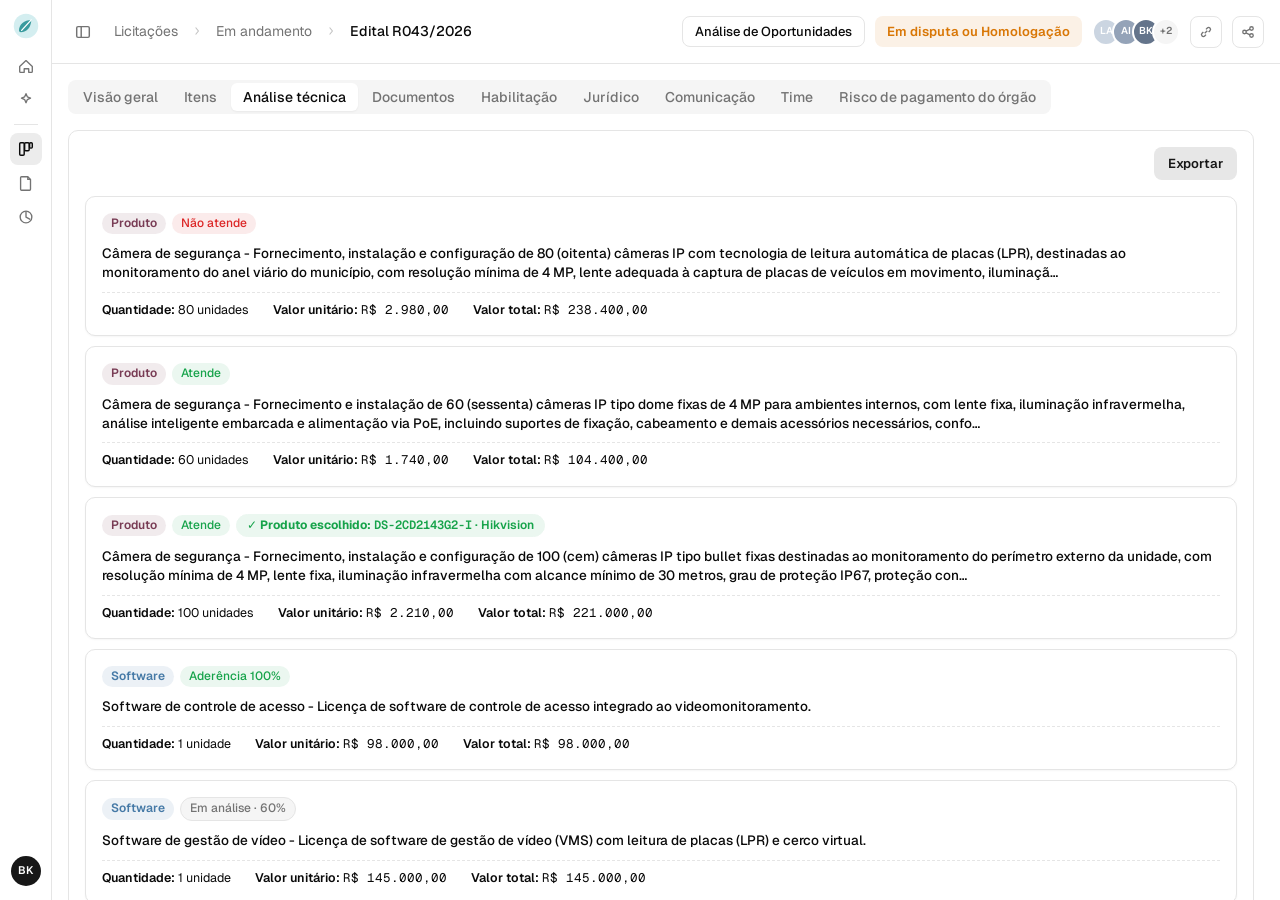
==== commit 0c1fb4d2: "Remover diferencial vira coluna 'Acoes' (acao da celula) em vez de 'x' inline colado ao nome (que fi" ====
--- a/index.html
+++ b/index.html
@@ -7,7 +7,7 @@
   <link rel="preconnect" href="https://fonts.googleapis.com" />
   <link rel="preconnect" href="https://fonts.gstatic.com" crossorigin />
   <link href="https://fonts.googleapis.com/css2?family=Geist:wght@400;500;600;700&family=Geist+Mono:wght@500;600&display=swap" rel="stylesheet" />
-  <link rel="stylesheet" href="styles.css?v=139" />
+  <link rel="stylesheet" href="styles.css?v=140" />
 </head>
 <body>
   <!-- Sidebar -->
@@ -173,6 +173,6 @@
   </div>
 
   <script src="data.js?v=32"></script>
-  <script src="app.js?v=199"></script>
+  <script src="app.js?v=200"></script>
 </body>
 </html>
--- a/styles.css
+++ b/styles.css
@@ -823,11 +823,8 @@
 tr.diff-row { background: transparent; }
 tr.diff-row .col-req .req-name { color: var(--foreground); }
 .diff-badge { display: inline-block; margin-left: 8px; padding: 1px 7px; font-size: 11px; font-weight: 600; color: var(--muted-foreground); background: var(--muted); border-radius: var(--r-full); vertical-align: middle; }
-.diff-remove { margin-left: 6px; width: 20px; height: 20px; padding: 0; border: 0; background: transparent; color: var(--muted-foreground); border-radius: var(--r-md); cursor: pointer; opacity: 0; vertical-align: middle; display: inline-grid; place-items: center; }
-tr.diff-row:hover .diff-remove { opacity: 1; }
-body.mini-tour tr.diff-row .diff-remove { opacity: 1; } /* mini tour: X sempre visível para a gravação */
-.diff-remove:hover { background: var(--destructive-bg, #FEE2E2); color: var(--destructive, #DC2626); }
-.diff-remove svg { width: 12px; height: 12px; }
+/* remover diferencial: agora vive na coluna Ações (.col-acoes .act-ico.danger), não mais colado ao nome */
+body.mini-tour tr.diff-row .act-ico { opacity: 1; } /* mini tour: lixeira sempre visível para a gravação */
 /* Descrição (card v1): começa aberta, hover mostra icon group, colapsada vira preview truncado */
 .desc-block { background: #FFF; border: 1px solid var(--border); border-radius: var(--r-box); }
 .desc-head { display: flex; align-items: center; gap: 10px; padding: 14px 16px; cursor: pointer; user-select: none; }
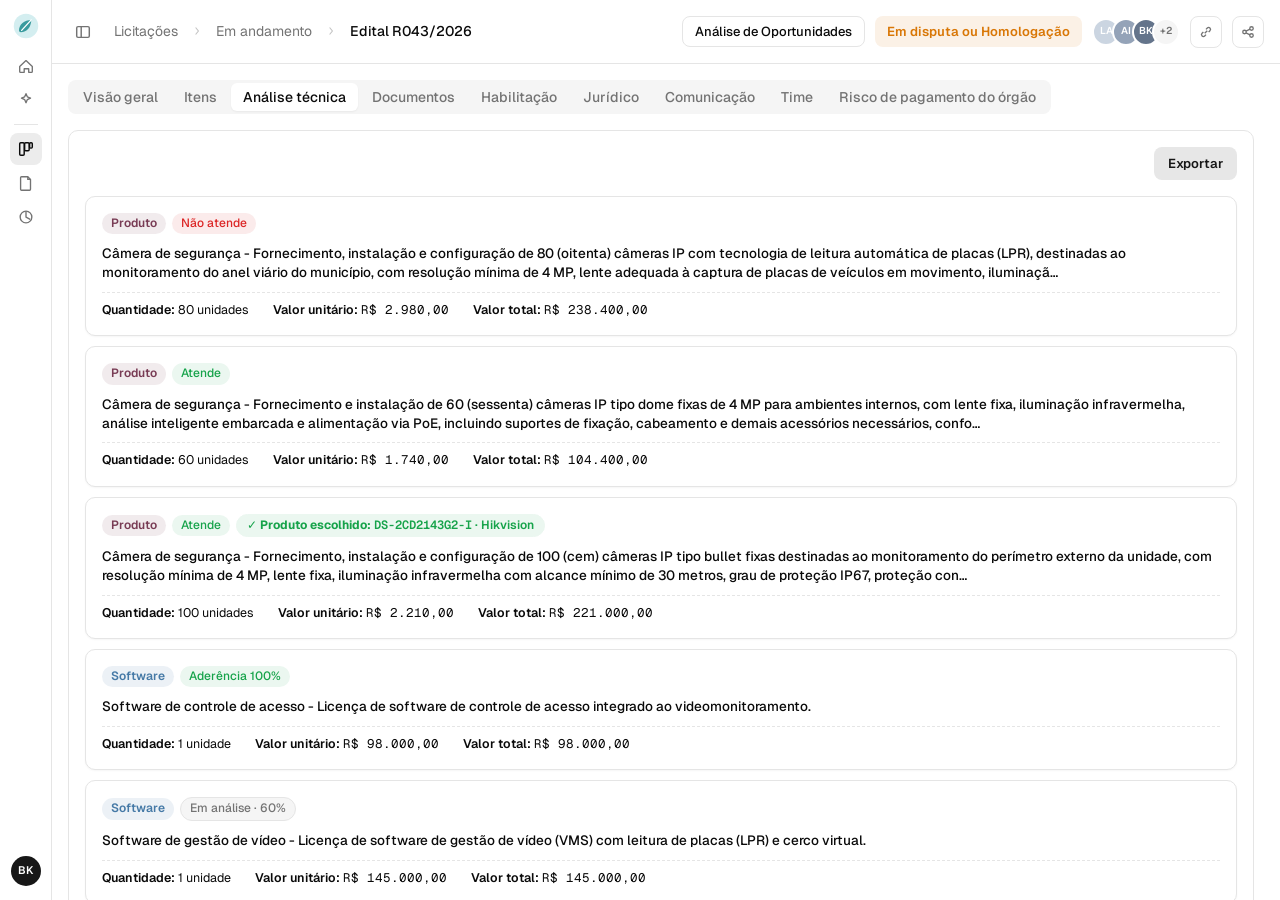
==== commit 6d1b2cd6: "Coluna 'Acoes' FIXA (sempre presente) na matriz de produto, nao mais contextual. Hoje so a lixeira n" ====
--- a/index.html
+++ b/index.html
@@ -173,6 +173,6 @@
   </div>
 
   <script src="data.js?v=32"></script>
-  <script src="app.js?v=200"></script>
+  <script src="app.js?v=201"></script>
 </body>
 </html>
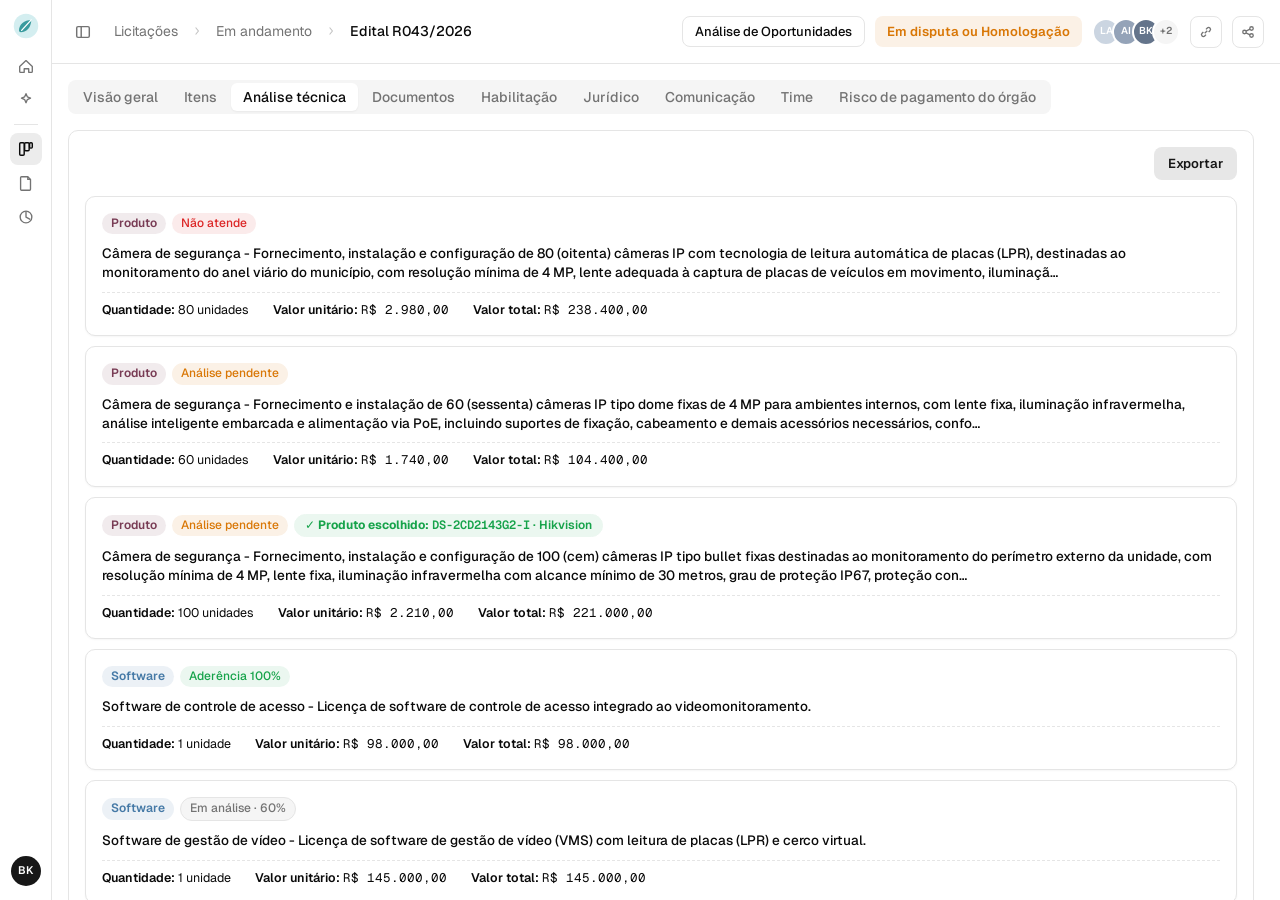
==== commit 0f930a5e: "Atualiza especificacoes na tabela e sincroniza edicao e resumo" ====
--- a/index.html
+++ b/index.html
@@ -7,7 +7,7 @@
   <link rel="preconnect" href="https://fonts.googleapis.com" />
   <link rel="preconnect" href="https://fonts.gstatic.com" crossorigin />
   <link href="https://fonts.googleapis.com/css2?family=Geist:wght@400;500;600;700&family=Geist+Mono:wght@500;600&display=swap" rel="stylesheet" />
-  <link rel="stylesheet" href="styles.css?v=140" />
+  <link rel="stylesheet" href="styles.css?v=143" />
 </head>
 <body>
   <!-- Sidebar -->
@@ -96,6 +96,7 @@
 
   <div class="status-menu" id="statusMenu" hidden></div>
   <div class="kebab-menu" id="kebabMenu" hidden></div>
+  <div class="kebab-menu spec-menu" id="specMenu" role="menu" aria-label="Especificações não exigidas pelo edital" hidden></div>
   <div class="status-menu" id="catMenu" hidden></div>
 
   <!-- Barra lateral de edição das exigências -->
@@ -173,6 +174,6 @@
   </div>
 
   <script src="data.js?v=32"></script>
-  <script src="app.js?v=201"></script>
+  <script src="app.js?v=209"></script>
 </body>
 </html>
--- a/styles.css
+++ b/styles.css
@@ -971,3 +971,9 @@
 .warn-modal h3 { margin: 0 0 10px; font-size: 16px; font-weight: 600; }
 .warn-modal p { margin: 0 0 18px; font-size: 13.5px; color: var(--foreground); line-height: 1.6; }
 .warn-actions { display: flex; justify-content: flex-end; gap: 10px; }
+.spec-footer { padding: 12px 0; border-top: 1px solid var(--border); }
+.spec-footer .comp-edit { max-width: 100%; }
+.spec-footer .comp-edit:disabled { opacity: .5; cursor: default; background: var(--brand); border-color: var(--brand); }
+.spec-menu { max-width: calc(100vw - 16px); max-height: min(320px, calc(100dvh - 16px)); overflow-y: auto; }
+.spec-menu .km-item { overflow-wrap: anywhere; }
+.spec-menu .km-item:focus-visible { outline: 2px solid var(--brand); outline-offset: -2px; background: var(--muted); }
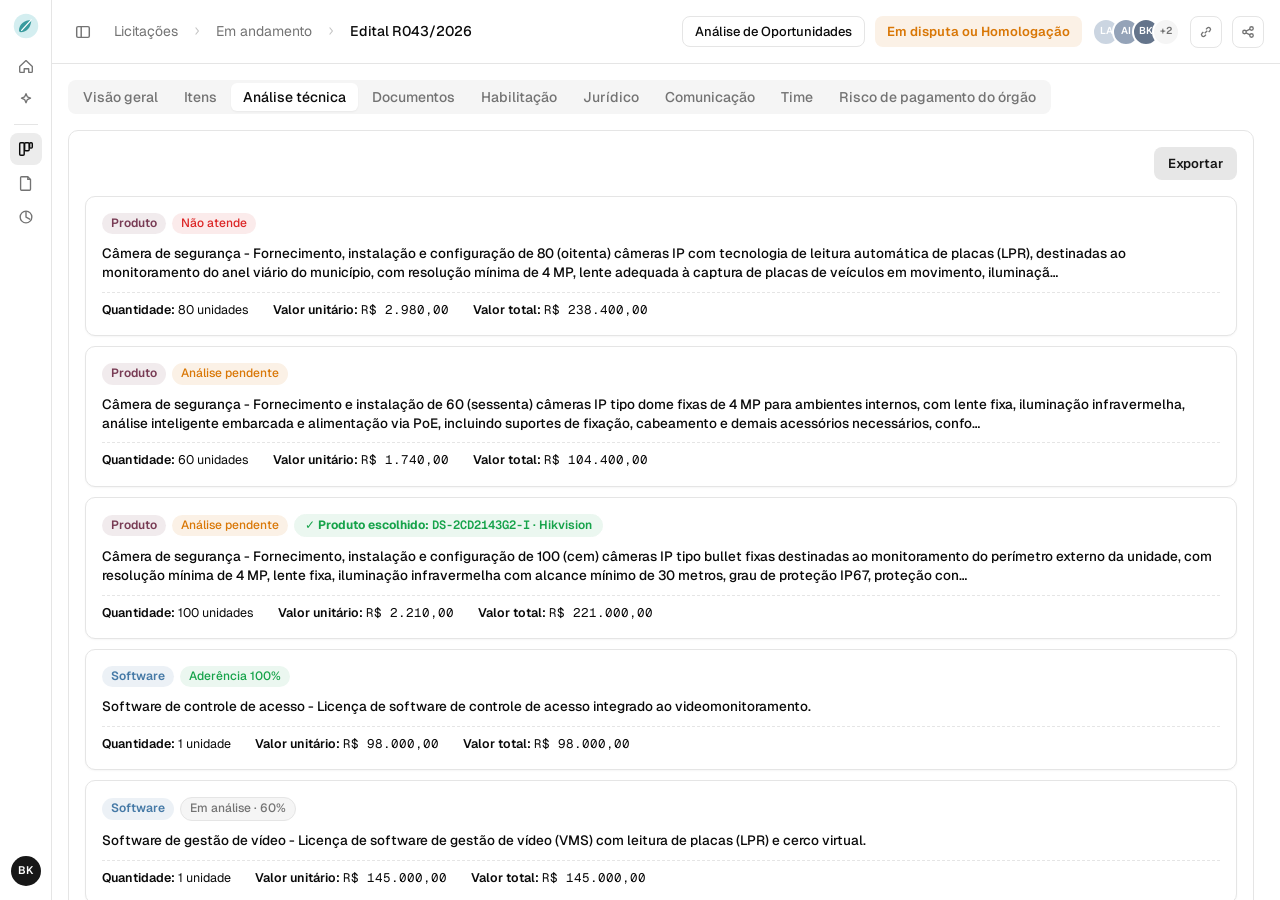
==== commit 109d1579: "Substitui fechar por voltar no header do item" ====
--- a/index.html
+++ b/index.html
@@ -7,7 +7,7 @@
   <link rel="preconnect" href="https://fonts.googleapis.com" />
   <link rel="preconnect" href="https://fonts.gstatic.com" crossorigin />
   <link href="https://fonts.googleapis.com/css2?family=Geist:wght@400;500;600;700&family=Geist+Mono:wght@500;600&display=swap" rel="stylesheet" />
-  <link rel="stylesheet" href="styles.css?v=143" />
+  <link rel="stylesheet" href="styles.css?v=153" />
 </head>
 <body>
   <!-- Sidebar -->
@@ -73,14 +73,13 @@
   <!-- Overlay tela cheia: Tabela do item -->
   <div class="table-overlay" id="tableOverlay" hidden>
     <header class="to-head">
-      <div class="to-title" id="toTitle">Tabela</div>
+      <div class="to-heading"><button class="nb-iconbtn" id="toClose" aria-label="Voltar"><svg viewBox="0 0 24 24" width="18" height="18" fill="none" stroke="currentColor" stroke-width="2" stroke-linecap="round" stroke-linejoin="round"><path d="m12 19-7-7 7-7M5 12h14"/></svg></button><div class="to-title" id="toTitle">Tabela</div></div>
       <div class="to-actions">
         <div class="to-nav" id="toNav"></div>
         <div class="to-edit-controls" id="toEditCtrls"></div>
         <button class="nb-iconbtn" id="toShare" aria-label="Compartilhar"><svg viewBox="0 0 16 16" width="15" height="15" fill="none" stroke="currentColor" stroke-width="1.5"><circle cx="12" cy="4" r="2"/><circle cx="4" cy="8" r="2"/><circle cx="12" cy="12" r="2"/><path d="M5.7 7l4.6-2.2M5.7 9l4.6 2.2"/></svg></button>
         <button class="nb-iconbtn" id="toImport" aria-label="Importar" data-tip="Importar (planilha ou modelo)" hidden><svg viewBox="0 0 16 16" width="15" height="15" fill="none" stroke="currentColor" stroke-width="1.5"><path d="M8 11V3M5 6l3-3 3 3M3 13h10"/></svg></button>
         <button class="nb-iconbtn" id="toExport" aria-label="Baixar"><svg viewBox="0 0 16 16" width="15" height="15" fill="none" stroke="currentColor" stroke-width="1.5"><path d="M8 3v8M5 8l3 3 3-3M3 13h10"/></svg></button>
-        <button class="nb-iconbtn" id="toClose" aria-label="Fechar"><svg viewBox="0 0 20 20" width="15" height="15" fill="none" stroke="currentColor" stroke-width="1.8" stroke-linecap="round"><path d="M5 5l10 10M15 5L5 15"/></svg></button>
       </div>
     </header>
     <div class="to-summary" id="toSummary"></div>
@@ -104,6 +103,7 @@
   <aside class="edit-drawer" id="editDrawer" hidden aria-label="Editar exigências do edital">
     <header class="ed-head">
       <h3>Editar informações</h3>
+      <div id="editHeaderAdd"></div>
       <button class="drawer-close" id="editClose" aria-label="Fechar"><svg viewBox="0 0 20 20" width="15" height="15" fill="none" stroke="currentColor" stroke-width="1.8" stroke-linecap="round"><path d="M5 5l10 10M15 5L5 15"/></svg></button>
     </header>
     <div class="ed-body" id="editBody"></div>
@@ -174,6 +174,6 @@
   </div>
 
   <script src="data.js?v=32"></script>
-  <script src="app.js?v=209"></script>
+  <script src="app.js?v=221"></script>
 </body>
 </html>
--- a/styles.css
+++ b/styles.css
@@ -873,6 +873,7 @@
 /* ---------- Toast ---------- */
 .toast { position: fixed; bottom: 24px; left: 50%; transform: translateX(-50%) translateY(16px); background: #FFF; color: var(--foreground); border: 1px solid var(--border); font-size: 13px; font-weight: 500; padding: 13px 16px; border-radius: var(--r-field); box-shadow: 0 4px 12px rgba(0,0,0,.1); opacity: 0; transition: opacity .2s, transform .2s; z-index: 30; pointer-events: none; }
 .toast.show { opacity: 1; transform: translateX(-50%) translateY(0); }
+.toast.edit-toast { position: absolute; width: calc(100% - 36px); box-sizing: border-box; overflow-wrap: anywhere; }
 
 @media (max-width: 1200px) { .stats { grid-template-columns: repeat(4, 1fr); } }
 @media (max-width: 720px) { .stats { grid-template-columns: repeat(2, 1fr); } }
@@ -977,3 +978,31 @@
 .spec-menu { max-width: calc(100vw - 16px); max-height: min(320px, calc(100dvh - 16px)); overflow-y: auto; }
 .spec-menu .km-item { overflow-wrap: anywhere; }
 .spec-menu .km-item:focus-visible { outline: 2px solid var(--brand); outline-offset: -2px; background: var(--muted); }
+.processing-body { display: flex; align-items: center; justify-content: center; }
+.processing-message { text-align: center; color: var(--muted-foreground); max-width: 420px; padding: 24px; font-size: 14px; }
+.processing-message .cat-spin { display: block; margin: 0 auto; }
+.processing-message p { margin: 16px 0 0; line-height: 1.5; }
+.processing-card { position: fixed; z-index: 45; left: 20px; bottom: 20px; width: 360px; max-width: calc(100vw - 40px); background: #fff; border: 1px solid var(--border); border-radius: 8px; box-shadow: 0 8px 28px rgba(0,0,0,.12); padding: 20px; }
+.processing-card[hidden] { display: none; }
+.processing-card h2 { font-size: 15px; margin: 0 0 8px; }
+.processing-card p { font-size: 13px; line-height: 1.5; color: var(--muted-foreground); margin: 0 0 20px; }
+.processing-card ul { list-style: none; margin: 0; padding: 0; max-height: 220px; overflow: auto; }
+.processing-card li { padding: 4px 0; border-top: 1px solid var(--border); }
+.processing-card button { display: flex; align-items: center; gap: 10px; width: 100%; padding: 8px; border: 0; border-radius: var(--r-md); background: transparent; color: var(--foreground); text-align: left; font: inherit; font-size: 13px; cursor: pointer; }
+.processing-card button:hover { background: var(--muted); }
+.processing-card li:has(button:hover),
+.processing-card li:has(button:hover) + li,
+.processing-card li:has(button:focus-visible),
+.processing-card li:has(button:focus-visible) + li { border-top-color: transparent; }
+.processing-card button:focus-visible { outline: 2px solid var(--brand); outline-offset: -2px; background: var(--muted); }
+.processing-card button > span:nth-child(2) { flex: 1; min-width: 0; overflow-wrap: anywhere; }
+.processing-card .cat-spin, .processing-card svg { flex-shrink: 0; width: 14px; height: 14px; }
+.ed-value-row { display: flex; align-items: center; gap: 8px; }
+.ed-value-row .ed-input { flex: 1; min-width: 0; }
+.ed-value-row .act-ico { flex-shrink: 0; opacity: 1; }
+.ed-head { gap: 8px; flex-wrap: wrap; }
+.to-heading { display: flex; align-items: center; gap: 10px; min-width: 0; }
+.to-heading .nb-iconbtn { flex-shrink: 0; }
+#editHeaderAdd { margin-left: auto; }
+#editHeaderAdd:empty { display: none; }
+#editHeaderAdd .comp-edit:disabled { opacity: .5; cursor: default; }
